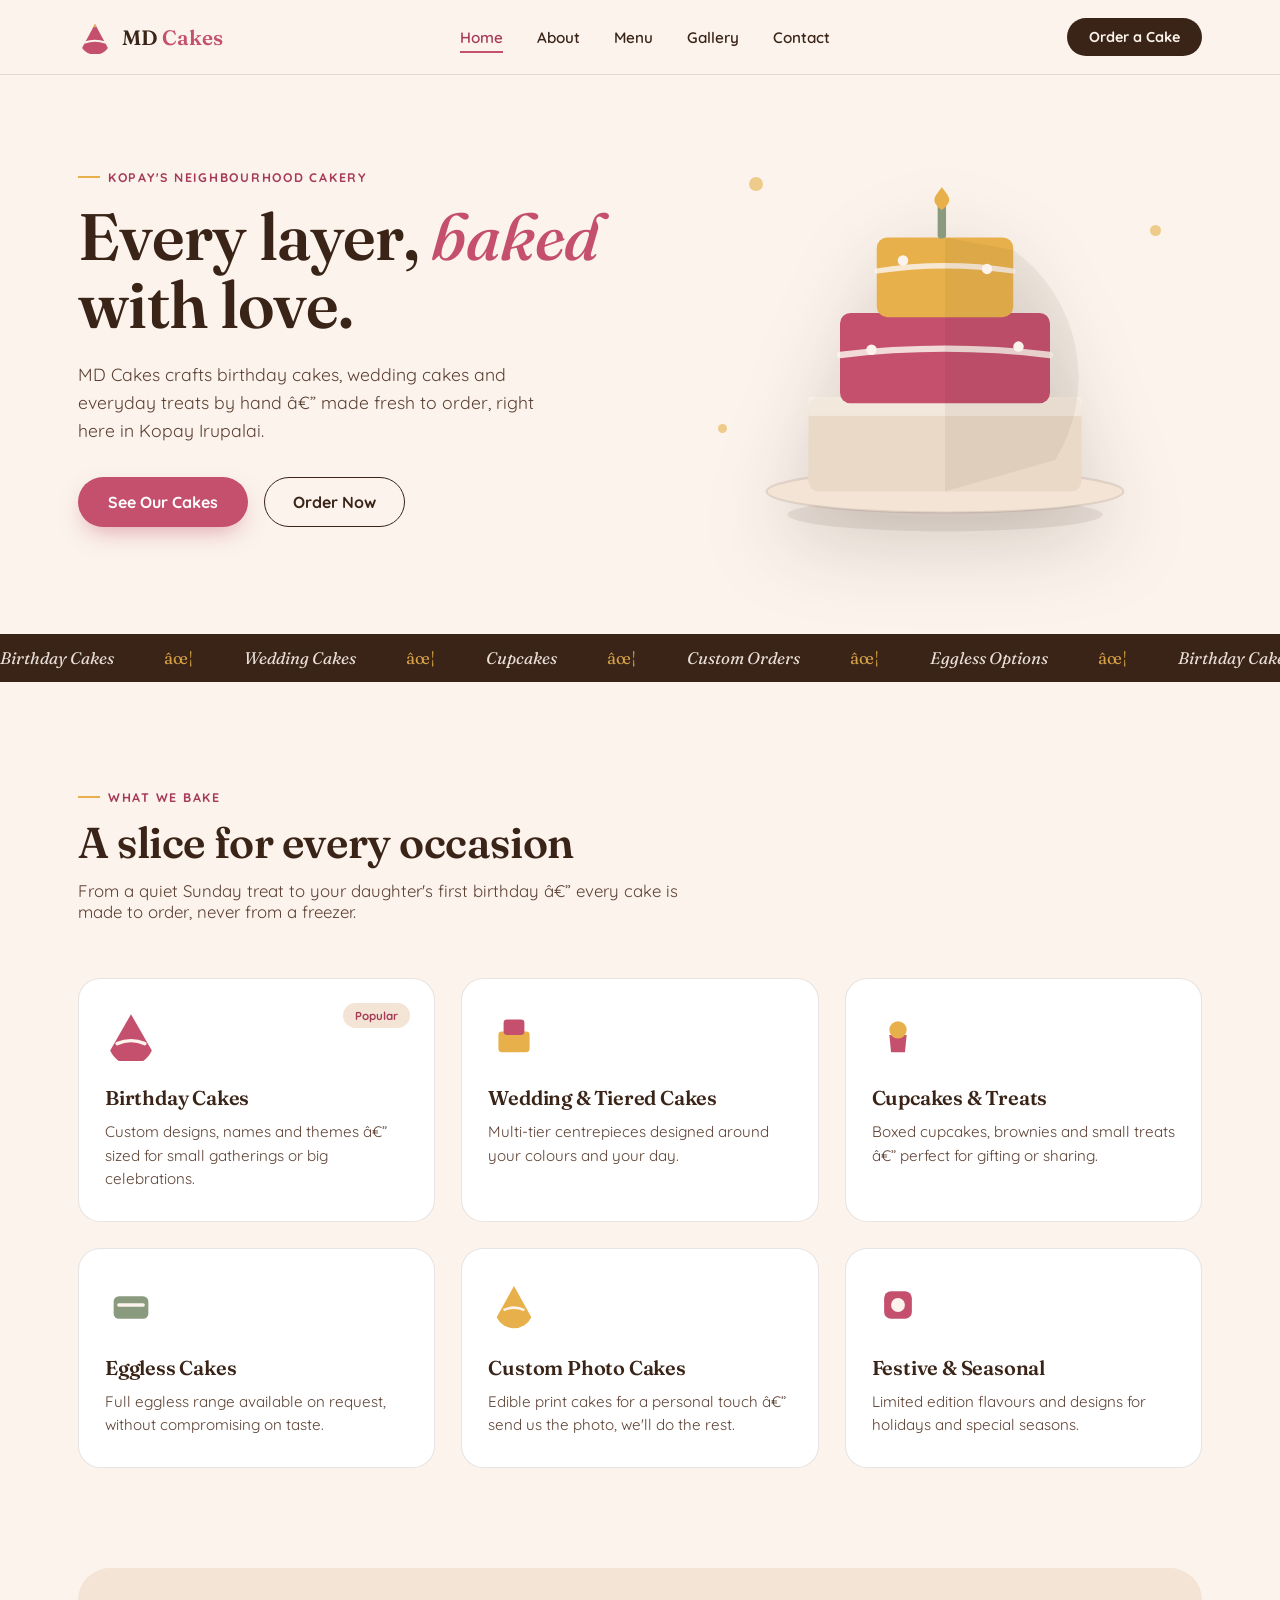
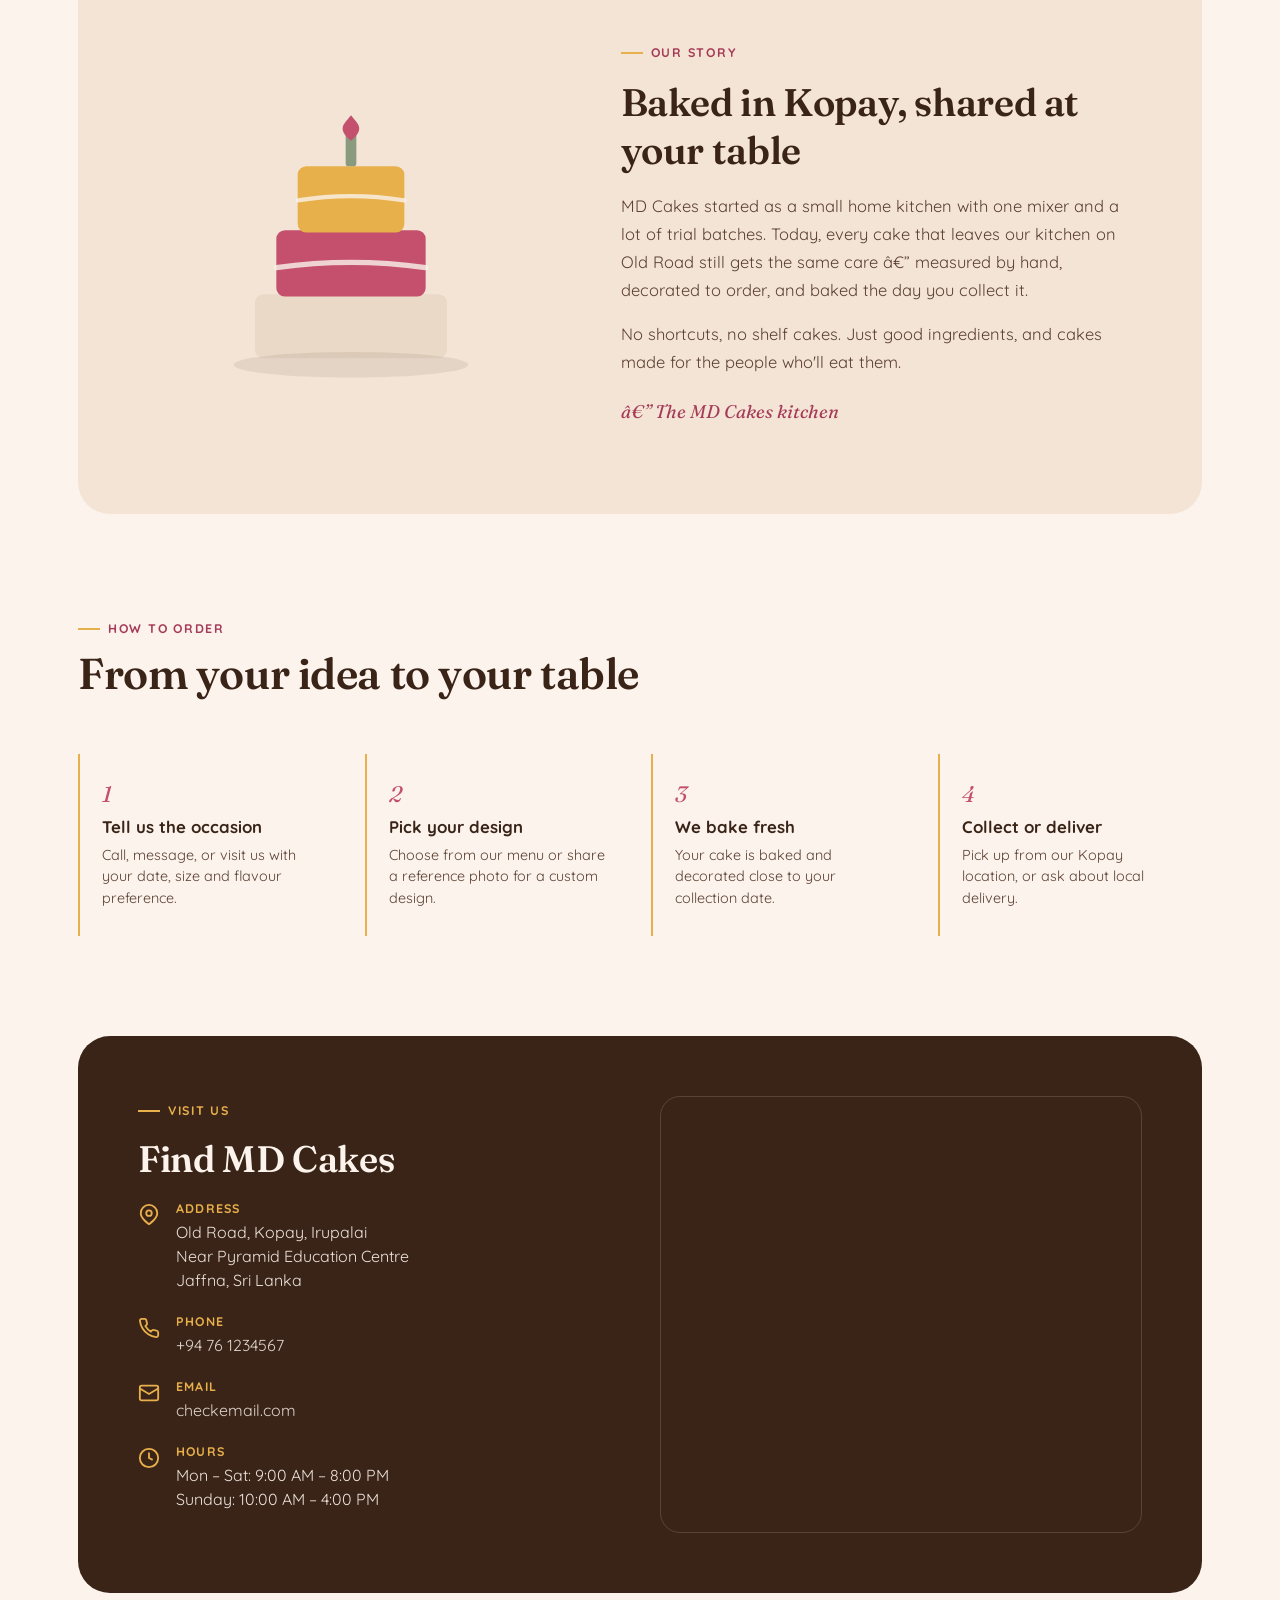
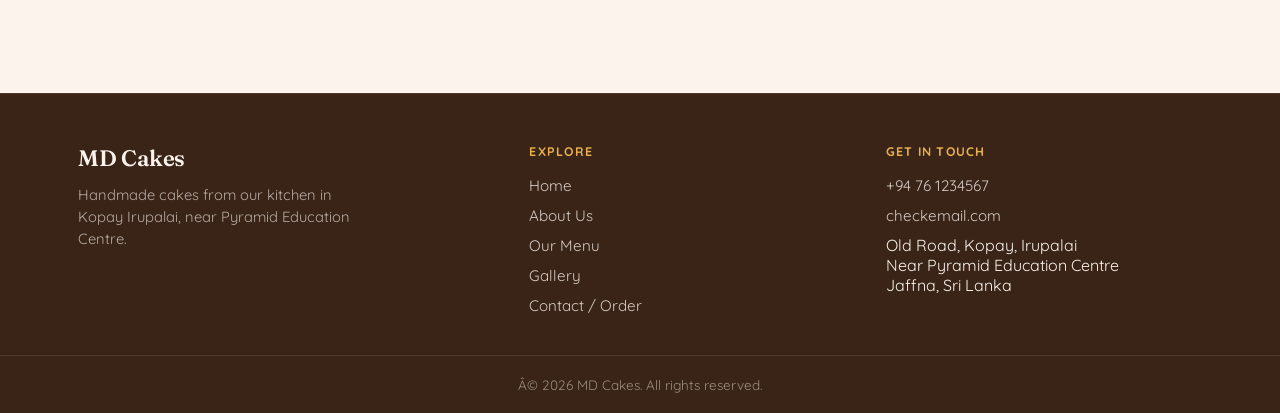
==== index.html @ 301ffd8a "Merge branch 'main' of https://github.com/zero-creation2008/MD-cake-haven" ====
<!DOCTYPE html>
<html lang="en">
<head>
<meta charset="UTF-8">
<meta name="viewport" content="width=device-width, initial-scale=1.0">
<title>MD Cakes â€” Handmade Cakes, Kopay</title>
<link rel="preconnect" href="https://fonts.googleapis.com">
<link href="https://fonts.googleapis.com/css2?family=Fraunces:ital,opsz,wght@0,9..144,300;0,9..144,500;0,9..144,600;0,9..144,700;1,9..144,500&family=Quicksand:wght@400;500;600;700&display=swap" rel="stylesheet">
<link rel="stylesheet" href="style.css">
<script src="data-loader.js"></script>
</head>
<body class="locked">

<!-- ================= ENTRANCE ANIMATION ================= -->
<div id="curtain">
  <div class="half left"></div>
  <div class="half right"></div>
  <div id="curtain-logo">
    <svg class="slice" viewBox="0 0 100 100" fill="none">
      <path d="M50 12 L88 82 A46 46 0 0 1 12 82 Z" fill="#E8B04B"/>
      <path d="M50 12 L88 82 A46 46 0 0 1 12 82 Z" fill="none" stroke="#FBF3EC" stroke-width="2"/>
      <path d="M20 66 Q50 56 80 66" stroke="#C4506D" stroke-width="6" fill="none" stroke-linecap="round"/>
      <path d="M17 74 Q50 63 83 74" stroke="#FBF3EC" stroke-width="4" fill="none" stroke-linecap="round" opacity="0.7"/>
      <circle cx="50" cy="18" r="4" fill="#C4506D"/>
    </svg>
    <div class="display" style="font-size:1.4rem;">MD Cakes</div>
    <p>Baked fresh in Kopay</p>
  </div>
</div>

<!-- ================= HEADER / NAV ================= -->
<header>
  <nav>
    <a href="#top" class="brand">
      <svg class="brand-mark" viewBox="0 0 100 100" fill="none">
        <path d="M50 12 L88 82 A46 46 0 0 1 12 82 Z" fill="#C4506D"/>
        <path d="M20 66 Q50 56 80 66" stroke="#FBF3EC" stroke-width="6" fill="none" stroke-linecap="round"/>
        <circle cx="50" cy="18" r="4" fill="#E8B04B"/>
      </svg>
      <span class="brand-name">MD <span>Cakes</span></span>
    </a>
    <div class="navlinks">
      <a href="index.html" class="active">Home</a>
      <a href="about.html">About</a>
      <a href="menu.html">Menu</a>
      <a href="gallery.html">Gallery</a>
      <a href="contact.html">Contact</a>
    </div>
    <a href="contact.html" class="nav-cta">Order a Cake</a>
    <button class="burger" aria-label="Menu"><span></span><span></span><span></span></button>
  </nav>
</header>

<!-- ================= HERO ================= -->
<div id="top"></div>
<section class="hero">
  <div class="hero-copy">
    <div class="eyebrow">Kopay's Neighbourhood Cakery</div>
    <h1>Every layer, <em>baked</em><br>with love.</h1>
    <p class="lead">MD Cakes crafts birthday cakes, wedding cakes and everyday treats by hand â€” made fresh to order, right here in Kopay Irupalai.</p>
    <div class="hero-actions">
      <a href="menu.html" class="btn-primary">See Our Cakes</a>
      <a href="contact.html" class="btn-ghost">Order Now</a>
    </div>
  </div>
  <div class="hero-art">
    <div class="crumb-float" style="width:14px;height:14px;top:8%;left:12%;animation-delay:0s;"></div>
    <div class="crumb-float" style="width:9px;height:9px;top:70%;left:6%;animation-delay:1.2s;"></div>
    <div class="crumb-float" style="width:11px;height:11px;top:20%;right:8%;animation-delay:2s;"></div>
    <div class="cake-plate">
      <svg viewBox="0 0 400 380" fill="none">
        <ellipse cx="200" cy="352" rx="150" ry="16" fill="#3A2418" opacity="0.08"/>
        <!-- plate -->
        <ellipse cx="200" cy="330" rx="170" ry="20" fill="#F3E4D6" stroke="#3A2418" stroke-opacity="0.1" stroke-width="2"/>
        <!-- bottom tier -->
        <rect x="70" y="240" width="260" height="90" rx="10" fill="#EAD9C6"/>
        <rect x="70" y="240" width="260" height="18" fill="#FBF3EC" opacity="0.6"/>
        <!-- middle tier -->
        <rect x="100" y="160" width="200" height="86" rx="10" fill="#C4506D"/>
        <path d="M100 200 Q200 188 300 200" stroke="#FBF3EC" stroke-width="6" fill="none" stroke-linecap="round" opacity="0.85"/>
        <!-- top tier -->
        <rect x="135" y="88" width="130" height="76" rx="10" fill="#E8B04B"/>
        <path d="M135 120 Q200 110 265 120" stroke="#FBF3EC" stroke-width="5" fill="none" stroke-linecap="round" opacity="0.85"/>
        <!-- cut wedge shadow to suggest "cut out" slice -->
        <path d="M200 88 L200 330 L305 300 A150 150 0 0 0 265 100 Z" fill="#3A2418" opacity="0.06"/>
        <!-- candle -->
        <rect x="193" y="55" width="8" height="34" rx="3" fill="#8A9A7E"/>
        <path d="M197 40 C202 48 210 52 197 62 C184 52 192 48 197 40Z" fill="#E8B04B"/>
        <!-- decorative dots -->
        <circle cx="160" cy="110" r="5" fill="#FBF3EC"/>
        <circle cx="240" cy="118" r="5" fill="#FBF3EC"/>
        <circle cx="130" cy="195" r="5" fill="#FBF3EC"/>
        <circle cx="270" cy="192" r="5" fill="#FBF3EC"/>
      </svg>
    </div>
  </div>
</section>

<!-- ================= MARQUEE ================= -->
<div class="strip">
  <div class="strip-track">
    <span>Birthday Cakes</span><span>Wedding Cakes</span><span>Cupcakes</span><span>Custom Orders</span><span>Eggless Options</span>
    <span>Birthday Cakes</span><span>Wedding Cakes</span><span>Cupcakes</span><span>Custom Orders</span><span>Eggless Options</span>
  </div>
</div>

<!-- ================= SPECIALTIES ================= -->
<section class="section">
  <div class="section-head">
    <div class="eyebrow">What We Bake</div>
    <h2>A slice for every occasion</h2>
    <p>From a quiet Sunday treat to your daughter's first birthday â€” every cake is made to order, never from a freezer.</p>
  </div>
  <div class="cake-grid">
    <div class="cake-card">
      <span class="tag">Popular</span>
      <svg class="icon" viewBox="0 0 60 60"><path d="M30 6 L54 48 A26 26 0 0 1 6 48 Z" fill="#C4506D"/><path d="M14 40 Q30 33 46 40" stroke="#FBF3EC" stroke-width="4" fill="none" stroke-linecap="round"/></svg>
      <h3>Birthday Cakes</h3>
      <p>Custom designs, names and themes â€” sized for small gatherings or big celebrations.</p>
    </div>
    <div class="cake-card">
      <svg class="icon" viewBox="0 0 60 60"><rect x="12" y="26" width="36" height="24" rx="4" fill="#E8B04B"/><rect x="18" y="12" width="24" height="18" rx="4" fill="#C4506D"/></svg>
      <h3>Wedding &amp; Tiered Cakes</h3>
      <p>Multi-tier centrepieces designed around your colours and your day.</p>
    </div>
    <div class="cake-card">
      <svg class="icon" viewBox="0 0 60 60"><path d="M20 30 L40 30 L38 50 L22 50 Z" fill="#C4506D"/><circle cx="30" cy="24" r="10" fill="#E8B04B"/></svg>
      <h3>Cupcakes &amp; Treats</h3>
      <p>Boxed cupcakes, brownies and small treats â€” perfect for gifting or sharing.</p>
    </div>
    <div class="cake-card">
      <svg class="icon" viewBox="0 0 60 60"><rect x="10" y="20" width="40" height="26" rx="6" fill="#8A9A7E"/><path d="M16 30 L44 30" stroke="#FBF3EC" stroke-width="4" stroke-linecap="round"/></svg>
      <h3>Eggless Cakes</h3>
      <p>Full eggless range available on request, without compromising on taste.</p>
    </div>
    <div class="cake-card">
      <svg class="icon" viewBox="0 0 60 60"><path d="M30 8 L50 44 A22 22 0 0 1 10 44 Z" fill="#E8B04B"/><path d="M18 36 Q30 30 42 36" stroke="#FBF3EC" stroke-width="3" fill="none"/></svg>
      <h3>Custom Photo Cakes</h3>
      <p>Edible print cakes for a personal touch â€” send us the photo, we'll do the rest.</p>
    </div>
    <div class="cake-card">
      <svg class="icon" viewBox="0 0 60 60"><rect x="14" y="14" width="32" height="32" rx="8" fill="#C4506D"/><circle cx="30" cy="30" r="8" fill="#FBF3EC"/></svg>
      <h3>Festive &amp; Seasonal</h3>
      <p>Limited edition flavours and designs for holidays and special seasons.</p>
    </div>
  </div>
</section>

<!-- ================= STORY ================= -->
<section class="section" style="padding-top:0;">
  <div class="story">
    <div class="story-visual">
      <svg class="layer-cake" viewBox="0 0 300 300" fill="none">
        <rect x="60" y="200" width="180" height="60" rx="8" fill="#EAD9C6"/>
        <rect x="80" y="140" width="140" height="62" rx="8" fill="#C4506D"/>
        <rect x="100" y="80" width="100" height="62" rx="8" fill="#E8B04B"/>
        <path d="M80 175 Q150 165 220 175" stroke="#FBF3EC" stroke-width="5" fill="none" stroke-linecap="round" opacity="0.8"/>
        <path d="M100 112 Q150 104 200 112" stroke="#FBF3EC" stroke-width="4" fill="none" stroke-linecap="round" opacity="0.8"/>
        <rect x="145" y="48" width="10" height="32" rx="3" fill="#8A9A7E"/>
        <path d="M150 32 C156 40 164 44 150 56 C136 44 144 40 150 32Z" fill="#C4506D"/>
        <ellipse cx="150" cy="266" rx="110" ry="12" fill="#3A2418" opacity="0.08"/>
      </svg>
    </div>
    <div class="story-body">
      <div class="eyebrow">Our Story</div>
      <h2>Baked in Kopay, shared at your table</h2>
      <p>MD Cakes started as a small home kitchen with one mixer and a lot of trial batches. Today, every cake that leaves our kitchen on Old Road still gets the same care â€” measured by hand, decorated to order, and baked the day you collect it.</p>
      <p>No shortcuts, no shelf cakes. Just good ingredients, and cakes made for the people who'll eat them.</p>
      <p class="signature-line">â€” The MD Cakes kitchen</p>
    </div>
  </div>
</section>

<!-- ================= HOW TO ORDER ================= -->
<section class="section" style="padding-top:0;">
  <div class="section-head">
    <div class="eyebrow">How To Order</div>
    <h2>From your idea to your table</h2>
  </div>
  <div class="steps">
    <div class="step">
      <span class="num">1</span>
      <h4>Tell us the occasion</h4>
      <p>Call, message, or visit us with your date, size and flavour preference.</p>
    </div>
    <div class="step">
      <span class="num">2</span>
      <h4>Pick your design</h4>
      <p>Choose from our menu or share a reference photo for a custom design.</p>
    </div>
    <div class="step">
      <span class="num">3</span>
      <h4>We bake fresh</h4>
      <p>Your cake is baked and decorated close to your collection date.</p>
    </div>
    <div class="step">
      <span class="num">4</span>
      <h4>Collect or deliver</h4>
      <p>Pick up from our Kopay location, or ask about local delivery.</p>
    </div>
  </div>
</section>

<!-- ================= LOCATION / CONTACT ================= -->
<section class="section" style="padding-top:0;">
  <div class="location">
    <div>
      <div class="eyebrow" style="color:#E8B04B;">Visit Us</div>
      <h2>Find MD Cakes</h2>
      <div class="info-row">
        <svg class="ic" viewBox="0 0 24 24" fill="none" stroke="currentColor" stroke-width="2"><path d="M21 10c0 6-9 12-9 12s-9-6-9-12a9 9 0 0 1 18 0Z"/><circle cx="12" cy="10" r="3"/></svg>
        <div>
          <h4>Address</h4>
          <p data-field="address">Loading...</p>
        </div>
      </div>
      <div class="info-row">
        <svg class="ic" viewBox="0 0 24 24" fill="none" stroke="currentColor" stroke-width="2"><path d="M22 16.92v3a2 2 0 0 1-2.18 2 19.79 19.79 0 0 1-8.63-3.07 19.5 19.5 0 0 1-6-6 19.79 19.79 0 0 1-3.07-8.67A2 2 0 0 1 4.11 2h3a2 2 0 0 1 2 1.72c.13.96.36 1.9.68 2.81a2 2 0 0 1-.45 2.11L8.09 9.91a16 16 0 0 0 6 6l1.27-1.27a2 2 0 0 1 2.11-.45c.91.32 1.85.55 2.81.68A2 2 0 0 1 22 16.92Z"/></svg>
        <div>
          <h4>Phone</h4>
          <p><a href="#" data-field="phoneHref"><span data-field="phone">Loading...</span></a></p>
        </div>
      </div>
      <div class="info-row">
        <svg class="ic" viewBox="0 0 24 24" fill="none" stroke="currentColor" stroke-width="2"><rect x="2" y="4" width="20" height="16" rx="2"/><path d="m22 7-10 6L2 7"/></svg>
        <div>
          <h4>Email</h4>
          <p><a href="#" data-field="emailHref"><span data-field="email">Loading...</span></a></p>
        </div>
      </div>
      <div class="info-row">
        <svg class="ic" viewBox="0 0 24 24" fill="none" stroke="currentColor" stroke-width="2"><circle cx="12" cy="12" r="10"/><path d="M12 6v6l4 2"/></svg>
        <div>
          <h4>Hours</h4>
          <p data-field="hours">Loading...</p>
        </div>
      </div>
    </div>
    <div class="map-embed">
      <!-- EDIT MAP: replace the query in the src URL below with your exact location if needed -->
      <iframe src="https://www.google.com/maps?q=Kopay+Jaffna+Sri+Lanka&output=embed" loading="lazy" title="MD Cakes location map"></iframe>
    </div>
  </div>
</section>

<!-- ================= FOOTER ================= -->
<footer>
  <div class="footer-inner">
    <div>
      <span class="brand-name display" style="font-size:1.4rem;">MD Cakes</span>
      <p class="tag">Handmade cakes from our kitchen in Kopay Irupalai, near Pyramid Education Centre.</p>
    </div>
    <div>
      <h5>Explore</h5>
      <ul>
        <li><a href="index.html">Home</a></li>
        <li><a href="about.html">About Us</a></li>
        <li><a href="menu.html">Our Menu</a></li>
        <li><a href="gallery.html">Gallery</a></li>
        <li><a href="contact.html">Contact / Order</a></li>
      </ul>
    </div>
    <div>
      <h5>Get In Touch</h5>
      <ul>
        <li><a href="#" data-field="phoneFooter">Loading...</a></li>
        <li><a href="#" data-field="emailFooter">Loading...</a></li>
        <li data-field="addressFooter">Loading...</li>
      </ul>
    </div>
  </div>
  <div class="footer-bottom">Â© 2026 MD Cakes. All rights reserved.</div>
</footer>

<script>
  // Play entrance animation once per session
  window.addEventListener('load', () => {
    const curtain = document.getElementById('curtain');
    document.body.classList.add('curtain-open');
    setTimeout(() => {
      document.body.classList.remove('locked');
      curtain.style.display = 'none';
    }, 1900);
  });

</script>
<script src="main.js"></script>
<script>
  loadSiteData().then(data => applyContactToPage(data.contact));
</script>

</body>
</html>
---- style.css ----
:root{
    --cream:#FBF3EC;
    --cream-deep:#F3E4D6;
    --choc:#3A2418;
    --choc-soft:#5C4033;
    --raspberry:#C4506D;
    --raspberry-deep:#A63B57;
    --gold:#E8B04B;
    --sage:#8A9A7E;
    --line: rgba(58,36,24,0.12);
  }
  *{box-sizing:border-box; margin:0; padding:0;}
  html{scroll-behavior:smooth;}
  body{
    font-family:'Quicksand', sans-serif;
    background:var(--cream);
    color:var(--choc);
    overflow-x:hidden;
  }
  h1,h2,h3,.display{
    font-family:'Fraunces', serif;
    font-weight:600;
    letter-spacing:-0.01em;
  }
  a{text-decoration:none; color:inherit;}

  /* ---------- ENTRANCE ANIMATION ---------- */
  #curtain{
    position:fixed; inset:0; z-index:999;
    display:flex; align-items:center; justify-content:center;
    background:var(--cream);
  }
  #curtain .half{
    position:absolute; top:0; height:100%; width:52%;
    background:var(--raspberry);
    display:flex; align-items:center;
  }
  #curtain .half.left{ left:0; justify-content:flex-end; clip-path: polygon(0 0, 100% 0, 82% 100%, 0% 100%); transform-origin:left;}
  #curtain .half.right{ right:0; justify-content:flex-start; background:var(--choc); clip-path: polygon(18% 0, 100% 0, 100% 100%, 0% 100%); transform-origin:right;}
  #curtain .crumbs{position:absolute; inset:0; pointer-events:none;}
  #curtain .crumb{
    position:absolute; width:6px; height:6px; border-radius:50%;
    background:var(--gold); opacity:0;
  }
  #curtain-logo{
    position:relative; z-index:2; text-align:center; color:var(--cream);
    opacity:0; animation: logoIn .7s ease .25s forwards;
  }
  #curtain-logo .slice{
    width:64px; height:64px; margin:0 auto 14px;
    animation: sliceWobble 1.8s ease-in-out infinite;
  }
  #curtain-logo p{
    font-family:'Quicksand'; letter-spacing:.35em; font-size:.7rem;
    text-transform:uppercase; margin-top:10px; opacity:.85;
  }
  @keyframes logoIn{ to{opacity:1;} }
  @keyframes sliceWobble{ 0%,100%{transform:rotate(-3deg);} 50%{transform:rotate(3deg);} }

  .curtain-open .half.left{ animation: openLeft .9s cubic-bezier(.76,0,.24,1) .9s forwards; }
  .curtain-open .half.right{ animation: openRight .9s cubic-bezier(.76,0,.24,1) .9s forwards; }
  .curtain-open #curtain-logo{ animation: logoOut .4s ease .9s forwards; }
  .curtain-open #curtain{ animation: hideCurtain 0s linear 1.85s forwards; }
  @keyframes openLeft{ to{ transform:translateX(-105%); } }
  @keyframes openRight{ to{ transform:translateX(105%); } }
  @keyframes logoOut{ to{opacity:0; transform:scale(.8);} }
  @keyframes hideCurtain{ to{ visibility:hidden; } }

  body.locked{ overflow:hidden; height:100vh; }

  /* ---------- NAV ---------- */
  header{
    position:sticky; top:0; z-index:100;
    background:rgba(251,243,236,0.88);
    backdrop-filter: blur(10px);
    border-bottom:1px solid var(--line);
  }
  nav{
    max-width:1180px; margin:0 auto; padding:18px 28px;
    display:flex; align-items:center; justify-content:space-between;
  }
  .brand{ display:flex; align-items:center; gap:10px; }
  .brand-mark{ width:34px; height:34px; flex-shrink:0; }
  .brand-name{ font-family:'Fraunces'; font-size:1.3rem; font-weight:600; }
  .brand-name span{ color:var(--raspberry); }
  .navlinks{ display:flex; gap:34px; font-weight:600; font-size:.95rem; }
  .navlinks a{ position:relative; padding:4px 0; transition:color .2s; }
  .navlinks a::after{
    content:''; position:absolute; left:0; bottom:-2px; height:2px; width:0;
    background:var(--raspberry); transition:width .25s ease;
  }
  .navlinks a:hover{ color:var(--raspberry-deep); }
  .navlinks a:hover::after{ width:100%; }
  .nav-cta{
    background:var(--choc); color:var(--cream); padding:10px 22px;
    border-radius:100px; font-weight:700; font-size:.9rem;
    transition:background .2s, transform .2s;
  }
  .nav-cta:hover{ background:var(--raspberry); transform:translateY(-2px); }
  .burger{ display:none; flex-direction:column; gap:5px; cursor:pointer; background:none; border:none; }
  .burger span{ width:26px; height:2.5px; background:var(--choc); border-radius:2px; }

  /* ---------- HERO ---------- */
  .hero{
    max-width:1180px; margin:0 auto; padding:70px 28px 40px;
    display:grid; grid-template-columns:1.05fr .95fr; gap:40px; align-items:center;
  }
  .eyebrow{
    display:inline-flex; align-items:center; gap:8px;
    font-size:.78rem; font-weight:700; letter-spacing:.14em; text-transform:uppercase;
    color:var(--raspberry-deep); margin-bottom:18px;
  }
  .eyebrow::before{ content:''; width:22px; height:2px; background:var(--gold); display:inline-block; }
  .hero h1{
    font-size:clamp(2.5rem, 5.2vw, 4.1rem); line-height:1.03; margin-bottom:22px;
  }
  .hero h1 em{ font-style:italic; color:var(--raspberry); font-weight:500; }
  .hero p.lead{
    font-size:1.1rem; line-height:1.6; color:var(--choc-soft); max-width:46ch; margin-bottom:32px;
  }
  .hero-actions{ display:flex; gap:16px; flex-wrap:wrap; }
  .btn-primary{
    background:var(--raspberry); color:#fff; padding:15px 30px; border-radius:100px;
    font-weight:700; display:inline-block; transition:transform .2s, box-shadow .2s;
    box-shadow:0 10px 24px -8px rgba(196,80,109,0.55);
  }
  .btn-primary:hover{ transform:translateY(-3px); box-shadow:0 14px 30px -8px rgba(196,80,109,0.6); }
  .btn-ghost{
    border:1.5px solid var(--choc); padding:14px 28px; border-radius:100px; font-weight:700;
    transition:background .2s, color .2s;
  }
  .btn-ghost:hover{ background:var(--choc); color:var(--cream); }

  /* hero cake cutout */
  .hero-art{ position:relative; display:flex; align-items:center; justify-content:center; }
  .cake-plate{ width:100%; max-width:420px; position:relative; }
  .cake-plate svg{ width:100%; height:auto; display:block; filter:drop-shadow(0 30px 40px rgba(58,36,24,0.18)); }
  .crumb-float{
    position:absolute; border-radius:50%; background:var(--gold); opacity:.6;
    animation: floaty 5s ease-in-out infinite;
  }
  @keyframes floaty{ 0%,100%{ transform:translateY(0);} 50%{ transform:translateY(-14px);} }

  /* ---------- MARQUEE STRIP ---------- */
  .strip{
    background:var(--choc); color:var(--cream); padding:14px 0; overflow:hidden;
    white-space:nowrap; margin-top:50px;
  }
  .strip-track{ display:inline-flex; gap:50px; animation:scroll 22s linear infinite; }
  .strip-track span{ font-family:'Fraunces'; font-style:italic; font-size:1.05rem; opacity:.9; }
  .strip-track span::after{ content:'âœ¦'; margin-left:50px; color:var(--gold); font-style:normal; }
  @keyframes scroll{ from{transform:translateX(0);} to{transform:translateX(-50%);} }

  /* ---------- SPECIALTIES ---------- */
  .section{ max-width:1180px; margin:0 auto; padding:100px 28px; }
  .section-head{ max-width:600px; margin-bottom:56px; }
  .section-head .eyebrow{ margin-bottom:14px; }
  .section-head h2{ font-size:clamp(1.9rem, 3.6vw, 2.7rem); line-height:1.1; }
  .section-head p{ color:var(--choc-soft); margin-top:14px; font-size:1.05rem; }

  .cake-grid{ display:grid; grid-template-columns:repeat(3,1fr); gap:26px; }
  .cake-card{
    background:#fff; border-radius:22px; padding:30px 26px; border:1px solid var(--line);
    transition:transform .3s, box-shadow .3s; position:relative; overflow:hidden;
  }
  .cake-card:hover{ transform:translateY(-8px); box-shadow:0 20px 40px -18px rgba(58,36,24,0.25); }
  .cake-card .icon{ width:52px; height:52px; margin-bottom:20px; }
  .cake-card h3{ font-size:1.25rem; margin-bottom:10px; }
  .cake-card p{ color:var(--choc-soft); font-size:.95rem; line-height:1.55; }
  .cake-card .tag{
    position:absolute; top:24px; right:24px; font-size:.72rem; font-weight:700;
    background:var(--cream-deep); color:var(--raspberry-deep); padding:5px 12px; border-radius:100px;
  }

  /* ---------- STORY / SIGNATURE SPLIT ---------- */
  .story{
    background:var(--cream-deep); border-radius:32px; padding:70px 60px;
    display:grid; grid-template-columns:.9fr 1.1fr; gap:56px; align-items:center;
  }
  .story-visual{ position:relative; }
  .layer-cake{ width:100%; max-width:320px; margin:0 auto; display:block; }
  .story h2{ font-size:clamp(1.8rem,3.2vw,2.4rem); margin-bottom:18px; }
  .story p{ color:var(--choc-soft); line-height:1.7; margin-bottom:16px; font-size:1.03rem; }
  .story .signature-line{
    font-family:'Fraunces'; font-style:italic; color:var(--raspberry-deep); font-size:1.15rem; margin-top:20px;
  }

  /* ---------- HOW IT WORKS (order steps) ---------- */
  .steps{ display:grid; grid-template-columns:repeat(4,1fr); gap:22px; margin-top:20px;}
  .step{ padding:26px 22px; border-left:2px solid var(--gold); }
  .step .num{ font-family:'Fraunces'; font-style:italic; color:var(--raspberry); font-size:1.4rem; display:block; margin-bottom:8px;}
  .step h4{ font-size:1.05rem; margin-bottom:8px; font-weight:700; }
  .step p{ font-size:.9rem; color:var(--choc-soft); line-height:1.5; }

  /* ---------- LOCATION / CONTACT ---------- */
  .location{
    display:grid; grid-template-columns:1fr 1fr; gap:40px;
    background:var(--choc); color:var(--cream); border-radius:32px; padding:60px;
  }
  .location h2{ color:var(--cream); font-size:clamp(1.8rem,3vw,2.3rem); margin-bottom:20px; }
  .info-row{ display:flex; gap:16px; margin-bottom:22px; align-items:flex-start; }
  .info-row .ic{ width:22px; height:22px; flex-shrink:0; margin-top:3px; color:var(--gold); }
  .info-row h4{ font-size:.78rem; text-transform:uppercase; letter-spacing:.1em; color:var(--gold); margin-bottom:4px; font-weight:700;}
  .info-row p, .info-row a{ font-size:1rem; color:var(--cream); opacity:.92; line-height:1.5; }
  .map-embed{ border-radius:20px; overflow:hidden; min-height:280px; border:1px solid rgba(251,243,236,0.15); }
  .map-embed iframe{ width:100%; height:100%; min-height:280px; border:0; filter:grayscale(.2) contrast(1.05); }

  /* ---------- FOOTER ---------- */
  footer{ background:var(--choc); color:var(--cream); border-top:1px solid rgba(251,243,236,0.1); }
  .footer-inner{
    max-width:1180px; margin:0 auto; padding:50px 28px 30px;
    display:grid; grid-template-columns:1.3fr 1fr 1fr; gap:40px;
  }
  footer .brand-name{ color:var(--cream); }
  footer p.tag{ color:rgba(251,243,236,0.65); margin-top:12px; font-size:.92rem; max-width:32ch; line-height:1.5;}
  footer h5{ font-size:.78rem; text-transform:uppercase; letter-spacing:.1em; color:var(--gold); margin-bottom:16px; font-weight:700;}
  footer ul{ list-style:none; }
  footer li{ margin-bottom:10px; }
  footer a{ color:rgba(251,243,236,0.8); font-size:.95rem; transition:color .2s; }
  footer a:hover{ color:var(--gold); }
  .footer-bottom{
    border-top:1px solid rgba(251,243,236,0.1); padding:20px 28px; text-align:center;
    font-size:.85rem; color:rgba(251,243,236,0.5);
  }

  /* ---------- RESPONSIVE ---------- */
  @media (max-width:900px){
    .navlinks{ display:none; }
    .burger{ display:flex; }
    .hero{ grid-template-columns:1fr; padding-top:40px; }
    .hero-art{ order:-1; }
    .cake-grid{ grid-template-columns:1fr; }
    .story{ grid-template-columns:1fr; padding:44px 28px; }
    .steps{ grid-template-columns:1fr 1fr; }
    .location{ grid-template-columns:1fr; padding:40px 28px; }
    .footer-inner{ grid-template-columns:1fr; }
  }
  @media (prefers-reduced-motion: reduce){
    *{ animation-duration:0.01ms !important; animation-iteration-count:1 !important; transition-duration:0.01ms !important; }
  }
  :focus-visible{ outline:3px solid var(--raspberry); outline-offset:3px; }

  /* ---------- SUBPAGE HERO ---------- */
  .page-hero{
    max-width:800px; margin:0 auto; padding:64px 28px 20px; text-align:left;
  }
  .page-hero h1{ font-size:clamp(2.2rem,4.5vw,3.2rem); margin-bottom:16px; }
  .page-hero .lead{ font-size:1.05rem; color:var(--choc-soft); line-height:1.6; max-width:56ch; }
  .navlinks a.active{ color:var(--raspberry-deep); }
  .navlinks a.active::after{ width:100%; }
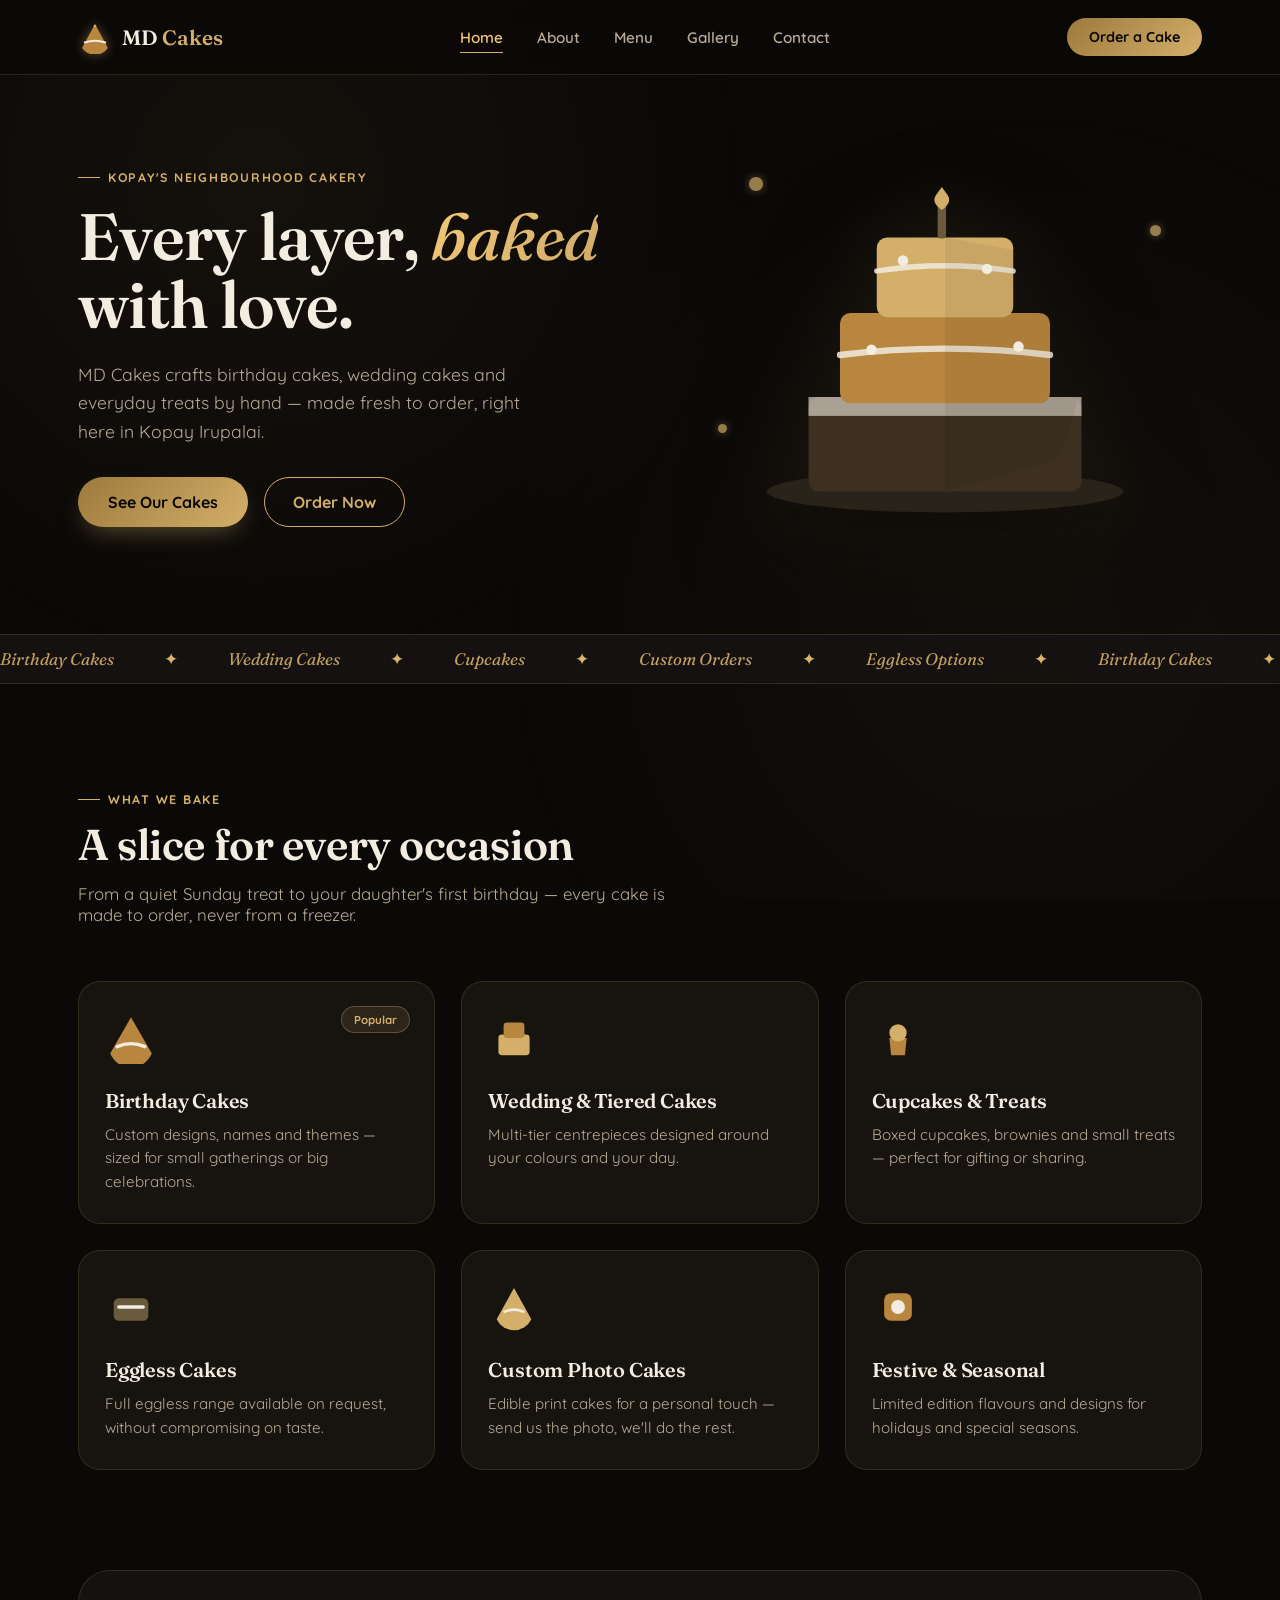
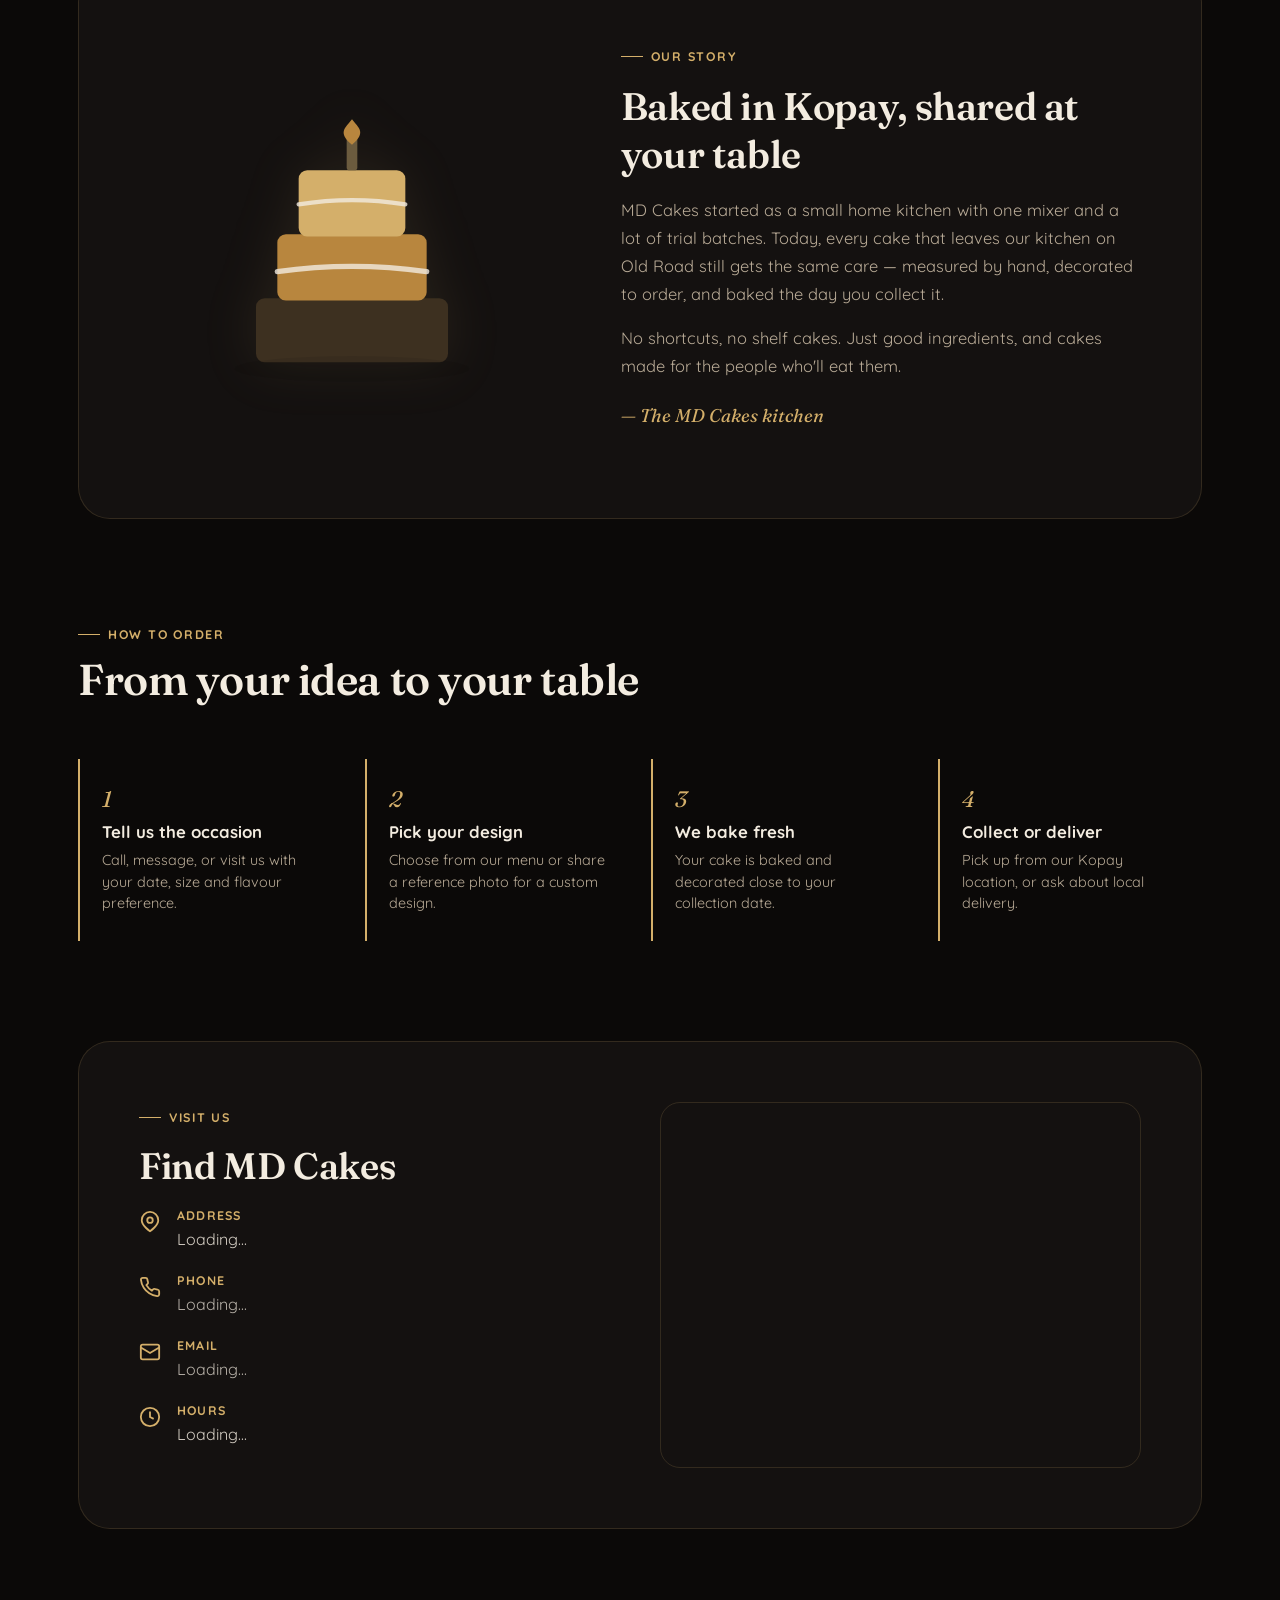
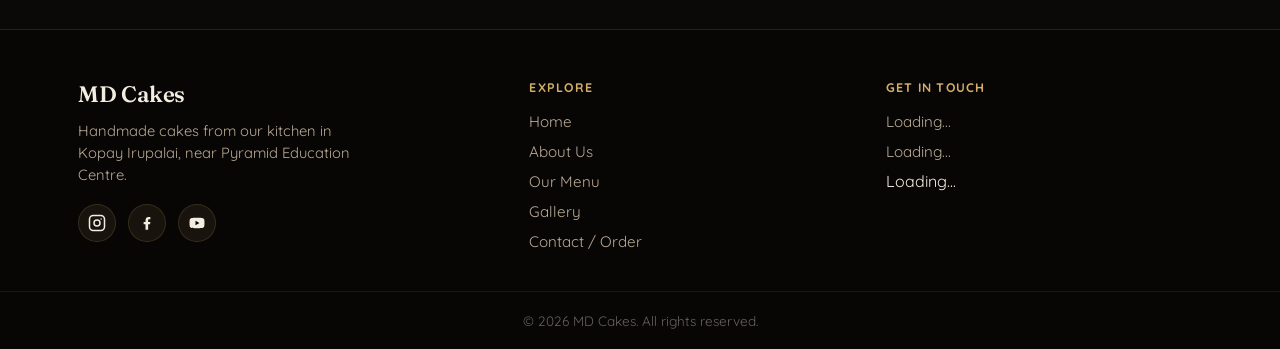
==== commit b2a906f7: "Update website" ====
--- a/index.html
+++ b/index.html
@@ -3,7 +3,7 @@
 <head>
 <meta charset="UTF-8">
 <meta name="viewport" content="width=device-width, initial-scale=1.0">
-<title>MD Cakes â€” Handmade Cakes, Kopay</title>
+<title>MD Cakes — Handmade Cakes, Kopay</title>
 <link rel="preconnect" href="https://fonts.googleapis.com">
 <link href="https://fonts.googleapis.com/css2?family=Fraunces:ital,opsz,wght@0,9..144,300;0,9..144,500;0,9..144,600;0,9..144,700;1,9..144,500&family=Quicksand:wght@400;500;600;700&display=swap" rel="stylesheet">
 <link rel="stylesheet" href="style.css">
@@ -17,11 +17,11 @@
   <div class="half right"></div>
   <div id="curtain-logo">
     <svg class="slice" viewBox="0 0 100 100" fill="none">
-      <path d="M50 12 L88 82 A46 46 0 0 1 12 82 Z" fill="#E8B04B"/>
-      <path d="M50 12 L88 82 A46 46 0 0 1 12 82 Z" fill="none" stroke="#FBF3EC" stroke-width="2"/>
-      <path d="M20 66 Q50 56 80 66" stroke="#C4506D" stroke-width="6" fill="none" stroke-linecap="round"/>
-      <path d="M17 74 Q50 63 83 74" stroke="#FBF3EC" stroke-width="4" fill="none" stroke-linecap="round" opacity="0.7"/>
-      <circle cx="50" cy="18" r="4" fill="#C4506D"/>
+      <path d="M50 12 L88 82 A46 46 0 0 1 12 82 Z" fill="#D4AF6A"/>
+      <path d="M50 12 L88 82 A46 46 0 0 1 12 82 Z" fill="none" stroke="#F3ECE0" stroke-width="2"/>
+      <path d="M20 66 Q50 56 80 66" stroke="#B8863E" stroke-width="6" fill="none" stroke-linecap="round"/>
+      <path d="M17 74 Q50 63 83 74" stroke="#F3ECE0" stroke-width="4" fill="none" stroke-linecap="round" opacity="0.7"/>
+      <circle cx="50" cy="18" r="4" fill="#B8863E"/>
     </svg>
     <div class="display" style="font-size:1.4rem;">MD Cakes</div>
     <p>Baked fresh in Kopay</p>
@@ -33,9 +33,9 @@
   <nav>
     <a href="#top" class="brand">
       <svg class="brand-mark" viewBox="0 0 100 100" fill="none">
-        <path d="M50 12 L88 82 A46 46 0 0 1 12 82 Z" fill="#C4506D"/>
-        <path d="M20 66 Q50 56 80 66" stroke="#FBF3EC" stroke-width="6" fill="none" stroke-linecap="round"/>
-        <circle cx="50" cy="18" r="4" fill="#E8B04B"/>
+        <path d="M50 12 L88 82 A46 46 0 0 1 12 82 Z" fill="#B8863E"/>
+        <path d="M20 66 Q50 56 80 66" stroke="#F3ECE0" stroke-width="6" fill="none" stroke-linecap="round"/>
+        <circle cx="50" cy="18" r="4" fill="#D4AF6A"/>
       </svg>
       <span class="brand-name">MD <span>Cakes</span></span>
     </a>
@@ -57,7 +57,7 @@
   <div class="hero-copy">
     <div class="eyebrow">Kopay's Neighbourhood Cakery</div>
     <h1>Every layer, <em>baked</em><br>with love.</h1>
-    <p class="lead">MD Cakes crafts birthday cakes, wedding cakes and everyday treats by hand â€” made fresh to order, right here in Kopay Irupalai.</p>
+    <p class="lead">MD Cakes crafts birthday cakes, wedding cakes and everyday treats by hand — made fresh to order, right here in Kopay Irupalai.</p>
     <div class="hero-actions">
       <a href="menu.html" class="btn-primary">See Our Cakes</a>
       <a href="contact.html" class="btn-ghost">Order Now</a>
@@ -69,28 +69,28 @@
     <div class="crumb-float" style="width:11px;height:11px;top:20%;right:8%;animation-delay:2s;"></div>
     <div class="cake-plate">
       <svg viewBox="0 0 400 380" fill="none">
-        <ellipse cx="200" cy="352" rx="150" ry="16" fill="#3A2418" opacity="0.08"/>
+        <ellipse cx="200" cy="352" rx="150" ry="16" fill="#000000" opacity="0.08"/>
         <!-- plate -->
-        <ellipse cx="200" cy="330" rx="170" ry="20" fill="#F3E4D6" stroke="#3A2418" stroke-opacity="0.1" stroke-width="2"/>
+        <ellipse cx="200" cy="330" rx="170" ry="20" fill="#2A231A" stroke="#000000" stroke-opacity="0.1" stroke-width="2"/>
         <!-- bottom tier -->
-        <rect x="70" y="240" width="260" height="90" rx="10" fill="#EAD9C6"/>
-        <rect x="70" y="240" width="260" height="18" fill="#FBF3EC" opacity="0.6"/>
+        <rect x="70" y="240" width="260" height="90" rx="10" fill="#3D3020"/>
+        <rect x="70" y="240" width="260" height="18" fill="#F3ECE0" opacity="0.6"/>
         <!-- middle tier -->
-        <rect x="100" y="160" width="200" height="86" rx="10" fill="#C4506D"/>
-        <path d="M100 200 Q200 188 300 200" stroke="#FBF3EC" stroke-width="6" fill="none" stroke-linecap="round" opacity="0.85"/>
+        <rect x="100" y="160" width="200" height="86" rx="10" fill="#B8863E"/>
+        <path d="M100 200 Q200 188 300 200" stroke="#F3ECE0" stroke-width="6" fill="none" stroke-linecap="round" opacity="0.85"/>
         <!-- top tier -->
-        <rect x="135" y="88" width="130" height="76" rx="10" fill="#E8B04B"/>
-        <path d="M135 120 Q200 110 265 120" stroke="#FBF3EC" stroke-width="5" fill="none" stroke-linecap="round" opacity="0.85"/>
+        <rect x="135" y="88" width="130" height="76" rx="10" fill="#D4AF6A"/>
+        <path d="M135 120 Q200 110 265 120" stroke="#F3ECE0" stroke-width="5" fill="none" stroke-linecap="round" opacity="0.85"/>
         <!-- cut wedge shadow to suggest "cut out" slice -->
-        <path d="M200 88 L200 330 L305 300 A150 150 0 0 0 265 100 Z" fill="#3A2418" opacity="0.06"/>
+        <path d="M200 88 L200 330 L305 300 A150 150 0 0 0 265 100 Z" fill="#000000" opacity="0.06"/>
         <!-- candle -->
-        <rect x="193" y="55" width="8" height="34" rx="3" fill="#8A9A7E"/>
-        <path d="M197 40 C202 48 210 52 197 62 C184 52 192 48 197 40Z" fill="#E8B04B"/>
+        <rect x="193" y="55" width="8" height="34" rx="3" fill="#6B5B3E"/>
+        <path d="M197 40 C202 48 210 52 197 62 C184 52 192 48 197 40Z" fill="#D4AF6A"/>
         <!-- decorative dots -->
-        <circle cx="160" cy="110" r="5" fill="#FBF3EC"/>
-        <circle cx="240" cy="118" r="5" fill="#FBF3EC"/>
-        <circle cx="130" cy="195" r="5" fill="#FBF3EC"/>
-        <circle cx="270" cy="192" r="5" fill="#FBF3EC"/>
+        <circle cx="160" cy="110" r="5" fill="#F3ECE0"/>
+        <circle cx="240" cy="118" r="5" fill="#F3ECE0"/>
+        <circle cx="130" cy="195" r="5" fill="#F3ECE0"/>
+        <circle cx="270" cy="192" r="5" fill="#F3ECE0"/>
       </svg>
     </div>
   </div>
@@ -109,37 +109,37 @@
   <div class="section-head">
     <div class="eyebrow">What We Bake</div>
     <h2>A slice for every occasion</h2>
-    <p>From a quiet Sunday treat to your daughter's first birthday â€” every cake is made to order, never from a freezer.</p>
+    <p>From a quiet Sunday treat to your daughter's first birthday — every cake is made to order, never from a freezer.</p>
   </div>
   <div class="cake-grid">
     <div class="cake-card">
       <span class="tag">Popular</span>
-      <svg class="icon" viewBox="0 0 60 60"><path d="M30 6 L54 48 A26 26 0 0 1 6 48 Z" fill="#C4506D"/><path d="M14 40 Q30 33 46 40" stroke="#FBF3EC" stroke-width="4" fill="none" stroke-linecap="round"/></svg>
+      <svg class="icon" viewBox="0 0 60 60"><path d="M30 6 L54 48 A26 26 0 0 1 6 48 Z" fill="#B8863E"/><path d="M14 40 Q30 33 46 40" stroke="#F3ECE0" stroke-width="4" fill="none" stroke-linecap="round"/></svg>
       <h3>Birthday Cakes</h3>
-      <p>Custom designs, names and themes â€” sized for small gatherings or big celebrations.</p>
-    </div>
-    <div class="cake-card">
-      <svg class="icon" viewBox="0 0 60 60"><rect x="12" y="26" width="36" height="24" rx="4" fill="#E8B04B"/><rect x="18" y="12" width="24" height="18" rx="4" fill="#C4506D"/></svg>
+      <p>Custom designs, names and themes — sized for small gatherings or big celebrations.</p>
+    </div>
+    <div class="cake-card">
+      <svg class="icon" viewBox="0 0 60 60"><rect x="12" y="26" width="36" height="24" rx="4" fill="#D4AF6A"/><rect x="18" y="12" width="24" height="18" rx="4" fill="#B8863E"/></svg>
       <h3>Wedding &amp; Tiered Cakes</h3>
       <p>Multi-tier centrepieces designed around your colours and your day.</p>
     </div>
     <div class="cake-card">
-      <svg class="icon" viewBox="0 0 60 60"><path d="M20 30 L40 30 L38 50 L22 50 Z" fill="#C4506D"/><circle cx="30" cy="24" r="10" fill="#E8B04B"/></svg>
+      <svg class="icon" viewBox="0 0 60 60"><path d="M20 30 L40 30 L38 50 L22 50 Z" fill="#B8863E"/><circle cx="30" cy="24" r="10" fill="#D4AF6A"/></svg>
       <h3>Cupcakes &amp; Treats</h3>
-      <p>Boxed cupcakes, brownies and small treats â€” perfect for gifting or sharing.</p>
-    </div>
-    <div class="cake-card">
-      <svg class="icon" viewBox="0 0 60 60"><rect x="10" y="20" width="40" height="26" rx="6" fill="#8A9A7E"/><path d="M16 30 L44 30" stroke="#FBF3EC" stroke-width="4" stroke-linecap="round"/></svg>
+      <p>Boxed cupcakes, brownies and small treats — perfect for gifting or sharing.</p>
+    </div>
+    <div class="cake-card">
+      <svg class="icon" viewBox="0 0 60 60"><rect x="10" y="20" width="40" height="26" rx="6" fill="#6B5B3E"/><path d="M16 30 L44 30" stroke="#F3ECE0" stroke-width="4" stroke-linecap="round"/></svg>
       <h3>Eggless Cakes</h3>
       <p>Full eggless range available on request, without compromising on taste.</p>
     </div>
     <div class="cake-card">
-      <svg class="icon" viewBox="0 0 60 60"><path d="M30 8 L50 44 A22 22 0 0 1 10 44 Z" fill="#E8B04B"/><path d="M18 36 Q30 30 42 36" stroke="#FBF3EC" stroke-width="3" fill="none"/></svg>
+      <svg class="icon" viewBox="0 0 60 60"><path d="M30 8 L50 44 A22 22 0 0 1 10 44 Z" fill="#D4AF6A"/><path d="M18 36 Q30 30 42 36" stroke="#F3ECE0" stroke-width="3" fill="none"/></svg>
       <h3>Custom Photo Cakes</h3>
-      <p>Edible print cakes for a personal touch â€” send us the photo, we'll do the rest.</p>
-    </div>
-    <div class="cake-card">
-      <svg class="icon" viewBox="0 0 60 60"><rect x="14" y="14" width="32" height="32" rx="8" fill="#C4506D"/><circle cx="30" cy="30" r="8" fill="#FBF3EC"/></svg>
+      <p>Edible print cakes for a personal touch — send us the photo, we'll do the rest.</p>
+    </div>
+    <div class="cake-card">
+      <svg class="icon" viewBox="0 0 60 60"><rect x="14" y="14" width="32" height="32" rx="8" fill="#B8863E"/><circle cx="30" cy="30" r="8" fill="#F3ECE0"/></svg>
       <h3>Festive &amp; Seasonal</h3>
       <p>Limited edition flavours and designs for holidays and special seasons.</p>
     </div>
@@ -150,23 +150,25 @@
 <section class="section" style="padding-top:0;">
   <div class="story">
     <div class="story-visual">
-      <svg class="layer-cake" viewBox="0 0 300 300" fill="none">
-        <rect x="60" y="200" width="180" height="60" rx="8" fill="#EAD9C6"/>
-        <rect x="80" y="140" width="140" height="62" rx="8" fill="#C4506D"/>
-        <rect x="100" y="80" width="100" height="62" rx="8" fill="#E8B04B"/>
-        <path d="M80 175 Q150 165 220 175" stroke="#FBF3EC" stroke-width="5" fill="none" stroke-linecap="round" opacity="0.8"/>
-        <path d="M100 112 Q150 104 200 112" stroke="#FBF3EC" stroke-width="4" fill="none" stroke-linecap="round" opacity="0.8"/>
-        <rect x="145" y="48" width="10" height="32" rx="3" fill="#8A9A7E"/>
-        <path d="M150 32 C156 40 164 44 150 56 C136 44 144 40 150 32Z" fill="#C4506D"/>
-        <ellipse cx="150" cy="266" rx="110" ry="12" fill="#3A2418" opacity="0.08"/>
+      <!-- EDIT: shop.jpg should be uploaded to your GitHub repo (root folder) -->
+      <img src="shop.jpg" alt="MD Cakes shop front" class="shop-photo" id="shopPhoto" onerror="this.style.display='none'; document.getElementById('shopPhotoFallback').style.display='block';">
+      <svg class="layer-cake" id="shopPhotoFallback" viewBox="0 0 300 300" fill="none" style="display:none;">
+        <rect x="60" y="200" width="180" height="60" rx="8" fill="#3D3020"/>
+        <rect x="80" y="140" width="140" height="62" rx="8" fill="#B8863E"/>
+        <rect x="100" y="80" width="100" height="62" rx="8" fill="#D4AF6A"/>
+        <path d="M80 175 Q150 165 220 175" stroke="#F3ECE0" stroke-width="5" fill="none" stroke-linecap="round" opacity="0.8"/>
+        <path d="M100 112 Q150 104 200 112" stroke="#F3ECE0" stroke-width="4" fill="none" stroke-linecap="round" opacity="0.8"/>
+        <rect x="145" y="48" width="10" height="32" rx="3" fill="#6B5B3E"/>
+        <path d="M150 32 C156 40 164 44 150 56 C136 44 144 40 150 32Z" fill="#B8863E"/>
+        <ellipse cx="150" cy="266" rx="110" ry="12" fill="#000000" opacity="0.08"/>
       </svg>
     </div>
     <div class="story-body">
       <div class="eyebrow">Our Story</div>
       <h2>Baked in Kopay, shared at your table</h2>
-      <p>MD Cakes started as a small home kitchen with one mixer and a lot of trial batches. Today, every cake that leaves our kitchen on Old Road still gets the same care â€” measured by hand, decorated to order, and baked the day you collect it.</p>
+      <p>MD Cakes started as a small home kitchen with one mixer and a lot of trial batches. Today, every cake that leaves our kitchen on Old Road still gets the same care — measured by hand, decorated to order, and baked the day you collect it.</p>
       <p>No shortcuts, no shelf cakes. Just good ingredients, and cakes made for the people who'll eat them.</p>
-      <p class="signature-line">â€” The MD Cakes kitchen</p>
+      <p class="signature-line">— The MD Cakes kitchen</p>
     </div>
   </div>
 </section>
@@ -205,7 +207,7 @@
 <section class="section" style="padding-top:0;">
   <div class="location">
     <div>
-      <div class="eyebrow" style="color:#E8B04B;">Visit Us</div>
+      <div class="eyebrow" style="color:#D4AF6A;">Visit Us</div>
       <h2>Find MD Cakes</h2>
       <div class="info-row">
         <svg class="ic" viewBox="0 0 24 24" fill="none" stroke="currentColor" stroke-width="2"><path d="M21 10c0 6-9 12-9 12s-9-6-9-12a9 9 0 0 1 18 0Z"/><circle cx="12" cy="10" r="3"/></svg>
@@ -249,6 +251,17 @@
     <div>
       <span class="brand-name display" style="font-size:1.4rem;">MD Cakes</span>
       <p class="tag">Handmade cakes from our kitchen in Kopay Irupalai, near Pyramid Education Centre.</p>
+      <div class="social-row">
+        <a href="#" data-social="instagram" class="social-icon" target="_blank" rel="noopener" aria-label="Instagram">
+          <svg viewBox="0 0 24 24" fill="none" stroke="#F3ECE0" stroke-width="2"><rect x="2" y="2" width="20" height="20" rx="5"/><circle cx="12" cy="12" r="4"/><circle cx="17.5" cy="6.5" r="1" fill="#F3ECE0" stroke="none"/></svg>
+        </a>
+        <a href="#" data-social="facebook" class="social-icon" target="_blank" rel="noopener" aria-label="Facebook">
+          <svg viewBox="0 0 24 24" fill="#F3ECE0"><path d="M13.5 21v-7.5h2.5l.5-3h-3V8.5c0-.9.3-1.5 1.6-1.5H16.5V4.3C16.1 4.2 15.1 4 14 4c-2.3 0-3.9 1.4-3.9 4v2.5H7.5v3H10V21h3.5z"/></svg>
+        </a>
+        <a href="#" data-social="youtube" class="social-icon" target="_blank" rel="noopener" aria-label="YouTube">
+          <svg viewBox="0 0 24 24" fill="#F3ECE0"><path d="M22 12s0-3.2-.4-4.7c-.2-.8-.9-1.5-1.7-1.7C18.4 5 12 5 12 5s-6.4 0-7.9.6c-.8.2-1.5.9-1.7 1.7C2 8.8 2 12 2 12s0 3.2.4 4.7c.2.8.9 1.5 1.7 1.7C5.6 19 12 19 12 19s6.4 0 7.9-.6c.8-.2 1.5-.9 1.7-1.7.4-1.5.4-4.7.4-4.7z"/><path d="M10 15V9l5.2 3-5.2 3z" fill="#000000"/></svg>
+        </a>
+      </div>
     </div>
     <div>
       <h5>Explore</h5>
@@ -269,7 +282,7 @@
       </ul>
     </div>
   </div>
-  <div class="footer-bottom">Â© 2026 MD Cakes. All rights reserved.</div>
+  <div class="footer-bottom">© 2026 MD Cakes. All rights reserved.</div>
 </footer>
 
 <script>
--- a/style.css
+++ b/style.css
@@ -1,250 +1,331 @@
 :root{
-    --cream:#FBF3EC;
-    --cream-deep:#F3E4D6;
-    --choc:#3A2418;
-    --choc-soft:#5C4033;
-    --raspberry:#C4506D;
-    --raspberry-deep:#A63B57;
-    --gold:#E8B04B;
-    --sage:#8A9A7E;
-    --line: rgba(58,36,24,0.12);
-  }
-  *{box-sizing:border-box; margin:0; padding:0;}
-  html{scroll-behavior:smooth;}
-  body{
-    font-family:'Quicksand', sans-serif;
-    background:var(--cream);
-    color:var(--choc);
-    overflow-x:hidden;
-  }
-  h1,h2,h3,.display{
-    font-family:'Fraunces', serif;
-    font-weight:600;
-    letter-spacing:-0.01em;
-  }
-  a{text-decoration:none; color:inherit;}
-
-  /* ---------- ENTRANCE ANIMATION ---------- */
-  #curtain{
-    position:fixed; inset:0; z-index:999;
-    display:flex; align-items:center; justify-content:center;
-    background:var(--cream);
-  }
-  #curtain .half{
-    position:absolute; top:0; height:100%; width:52%;
-    background:var(--raspberry);
-    display:flex; align-items:center;
-  }
-  #curtain .half.left{ left:0; justify-content:flex-end; clip-path: polygon(0 0, 100% 0, 82% 100%, 0% 100%); transform-origin:left;}
-  #curtain .half.right{ right:0; justify-content:flex-start; background:var(--choc); clip-path: polygon(18% 0, 100% 0, 100% 100%, 0% 100%); transform-origin:right;}
-  #curtain .crumbs{position:absolute; inset:0; pointer-events:none;}
-  #curtain .crumb{
-    position:absolute; width:6px; height:6px; border-radius:50%;
-    background:var(--gold); opacity:0;
-  }
-  #curtain-logo{
-    position:relative; z-index:2; text-align:center; color:var(--cream);
-    opacity:0; animation: logoIn .7s ease .25s forwards;
-  }
-  #curtain-logo .slice{
-    width:64px; height:64px; margin:0 auto 14px;
-    animation: sliceWobble 1.8s ease-in-out infinite;
-  }
-  #curtain-logo p{
-    font-family:'Quicksand'; letter-spacing:.35em; font-size:.7rem;
-    text-transform:uppercase; margin-top:10px; opacity:.85;
-  }
-  @keyframes logoIn{ to{opacity:1;} }
-  @keyframes sliceWobble{ 0%,100%{transform:rotate(-3deg);} 50%{transform:rotate(3deg);} }
-
-  .curtain-open .half.left{ animation: openLeft .9s cubic-bezier(.76,0,.24,1) .9s forwards; }
-  .curtain-open .half.right{ animation: openRight .9s cubic-bezier(.76,0,.24,1) .9s forwards; }
-  .curtain-open #curtain-logo{ animation: logoOut .4s ease .9s forwards; }
-  .curtain-open #curtain{ animation: hideCurtain 0s linear 1.85s forwards; }
-  @keyframes openLeft{ to{ transform:translateX(-105%); } }
-  @keyframes openRight{ to{ transform:translateX(105%); } }
-  @keyframes logoOut{ to{opacity:0; transform:scale(.8);} }
-  @keyframes hideCurtain{ to{ visibility:hidden; } }
-
-  body.locked{ overflow:hidden; height:100vh; }
-
-  /* ---------- NAV ---------- */
-  header{
-    position:sticky; top:0; z-index:100;
-    background:rgba(251,243,236,0.88);
-    backdrop-filter: blur(10px);
-    border-bottom:1px solid var(--line);
-  }
-  nav{
-    max-width:1180px; margin:0 auto; padding:18px 28px;
-    display:flex; align-items:center; justify-content:space-between;
-  }
-  .brand{ display:flex; align-items:center; gap:10px; }
-  .brand-mark{ width:34px; height:34px; flex-shrink:0; }
-  .brand-name{ font-family:'Fraunces'; font-size:1.3rem; font-weight:600; }
-  .brand-name span{ color:var(--raspberry); }
-  .navlinks{ display:flex; gap:34px; font-weight:600; font-size:.95rem; }
-  .navlinks a{ position:relative; padding:4px 0; transition:color .2s; }
-  .navlinks a::after{
-    content:''; position:absolute; left:0; bottom:-2px; height:2px; width:0;
-    background:var(--raspberry); transition:width .25s ease;
-  }
-  .navlinks a:hover{ color:var(--raspberry-deep); }
-  .navlinks a:hover::after{ width:100%; }
-  .nav-cta{
-    background:var(--choc); color:var(--cream); padding:10px 22px;
-    border-radius:100px; font-weight:700; font-size:.9rem;
-    transition:background .2s, transform .2s;
-  }
-  .nav-cta:hover{ background:var(--raspberry); transform:translateY(-2px); }
-  .burger{ display:none; flex-direction:column; gap:5px; cursor:pointer; background:none; border:none; }
-  .burger span{ width:26px; height:2.5px; background:var(--choc); border-radius:2px; }
-
-  /* ---------- HERO ---------- */
-  .hero{
-    max-width:1180px; margin:0 auto; padding:70px 28px 40px;
-    display:grid; grid-template-columns:1.05fr .95fr; gap:40px; align-items:center;
-  }
-  .eyebrow{
-    display:inline-flex; align-items:center; gap:8px;
-    font-size:.78rem; font-weight:700; letter-spacing:.14em; text-transform:uppercase;
-    color:var(--raspberry-deep); margin-bottom:18px;
-  }
-  .eyebrow::before{ content:''; width:22px; height:2px; background:var(--gold); display:inline-block; }
-  .hero h1{
-    font-size:clamp(2.5rem, 5.2vw, 4.1rem); line-height:1.03; margin-bottom:22px;
-  }
-  .hero h1 em{ font-style:italic; color:var(--raspberry); font-weight:500; }
-  .hero p.lead{
-    font-size:1.1rem; line-height:1.6; color:var(--choc-soft); max-width:46ch; margin-bottom:32px;
-  }
-  .hero-actions{ display:flex; gap:16px; flex-wrap:wrap; }
-  .btn-primary{
-    background:var(--raspberry); color:#fff; padding:15px 30px; border-radius:100px;
-    font-weight:700; display:inline-block; transition:transform .2s, box-shadow .2s;
-    box-shadow:0 10px 24px -8px rgba(196,80,109,0.55);
-  }
-  .btn-primary:hover{ transform:translateY(-3px); box-shadow:0 14px 30px -8px rgba(196,80,109,0.6); }
-  .btn-ghost{
-    border:1.5px solid var(--choc); padding:14px 28px; border-radius:100px; font-weight:700;
-    transition:background .2s, color .2s;
-  }
-  .btn-ghost:hover{ background:var(--choc); color:var(--cream); }
-
-  /* hero cake cutout */
-  .hero-art{ position:relative; display:flex; align-items:center; justify-content:center; }
-  .cake-plate{ width:100%; max-width:420px; position:relative; }
-  .cake-plate svg{ width:100%; height:auto; display:block; filter:drop-shadow(0 30px 40px rgba(58,36,24,0.18)); }
-  .crumb-float{
-    position:absolute; border-radius:50%; background:var(--gold); opacity:.6;
-    animation: floaty 5s ease-in-out infinite;
-  }
-  @keyframes floaty{ 0%,100%{ transform:translateY(0);} 50%{ transform:translateY(-14px);} }
-
-  /* ---------- MARQUEE STRIP ---------- */
-  .strip{
-    background:var(--choc); color:var(--cream); padding:14px 0; overflow:hidden;
-    white-space:nowrap; margin-top:50px;
-  }
-  .strip-track{ display:inline-flex; gap:50px; animation:scroll 22s linear infinite; }
-  .strip-track span{ font-family:'Fraunces'; font-style:italic; font-size:1.05rem; opacity:.9; }
-  .strip-track span::after{ content:'âœ¦'; margin-left:50px; color:var(--gold); font-style:normal; }
-  @keyframes scroll{ from{transform:translateX(0);} to{transform:translateX(-50%);} }
-
-  /* ---------- SPECIALTIES ---------- */
-  .section{ max-width:1180px; margin:0 auto; padding:100px 28px; }
-  .section-head{ max-width:600px; margin-bottom:56px; }
-  .section-head .eyebrow{ margin-bottom:14px; }
-  .section-head h2{ font-size:clamp(1.9rem, 3.6vw, 2.7rem); line-height:1.1; }
-  .section-head p{ color:var(--choc-soft); margin-top:14px; font-size:1.05rem; }
-
-  .cake-grid{ display:grid; grid-template-columns:repeat(3,1fr); gap:26px; }
-  .cake-card{
-    background:#fff; border-radius:22px; padding:30px 26px; border:1px solid var(--line);
-    transition:transform .3s, box-shadow .3s; position:relative; overflow:hidden;
-  }
-  .cake-card:hover{ transform:translateY(-8px); box-shadow:0 20px 40px -18px rgba(58,36,24,0.25); }
-  .cake-card .icon{ width:52px; height:52px; margin-bottom:20px; }
-  .cake-card h3{ font-size:1.25rem; margin-bottom:10px; }
-  .cake-card p{ color:var(--choc-soft); font-size:.95rem; line-height:1.55; }
-  .cake-card .tag{
-    position:absolute; top:24px; right:24px; font-size:.72rem; font-weight:700;
-    background:var(--cream-deep); color:var(--raspberry-deep); padding:5px 12px; border-radius:100px;
-  }
-
-  /* ---------- STORY / SIGNATURE SPLIT ---------- */
-  .story{
-    background:var(--cream-deep); border-radius:32px; padding:70px 60px;
-    display:grid; grid-template-columns:.9fr 1.1fr; gap:56px; align-items:center;
-  }
-  .story-visual{ position:relative; }
-  .layer-cake{ width:100%; max-width:320px; margin:0 auto; display:block; }
-  .story h2{ font-size:clamp(1.8rem,3.2vw,2.4rem); margin-bottom:18px; }
-  .story p{ color:var(--choc-soft); line-height:1.7; margin-bottom:16px; font-size:1.03rem; }
-  .story .signature-line{
-    font-family:'Fraunces'; font-style:italic; color:var(--raspberry-deep); font-size:1.15rem; margin-top:20px;
-  }
-
-  /* ---------- HOW IT WORKS (order steps) ---------- */
-  .steps{ display:grid; grid-template-columns:repeat(4,1fr); gap:22px; margin-top:20px;}
-  .step{ padding:26px 22px; border-left:2px solid var(--gold); }
-  .step .num{ font-family:'Fraunces'; font-style:italic; color:var(--raspberry); font-size:1.4rem; display:block; margin-bottom:8px;}
-  .step h4{ font-size:1.05rem; margin-bottom:8px; font-weight:700; }
-  .step p{ font-size:.9rem; color:var(--choc-soft); line-height:1.5; }
-
-  /* ---------- LOCATION / CONTACT ---------- */
-  .location{
-    display:grid; grid-template-columns:1fr 1fr; gap:40px;
-    background:var(--choc); color:var(--cream); border-radius:32px; padding:60px;
-  }
-  .location h2{ color:var(--cream); font-size:clamp(1.8rem,3vw,2.3rem); margin-bottom:20px; }
-  .info-row{ display:flex; gap:16px; margin-bottom:22px; align-items:flex-start; }
-  .info-row .ic{ width:22px; height:22px; flex-shrink:0; margin-top:3px; color:var(--gold); }
-  .info-row h4{ font-size:.78rem; text-transform:uppercase; letter-spacing:.1em; color:var(--gold); margin-bottom:4px; font-weight:700;}
-  .info-row p, .info-row a{ font-size:1rem; color:var(--cream); opacity:.92; line-height:1.5; }
-  .map-embed{ border-radius:20px; overflow:hidden; min-height:280px; border:1px solid rgba(251,243,236,0.15); }
-  .map-embed iframe{ width:100%; height:100%; min-height:280px; border:0; filter:grayscale(.2) contrast(1.05); }
-
-  /* ---------- FOOTER ---------- */
-  footer{ background:var(--choc); color:var(--cream); border-top:1px solid rgba(251,243,236,0.1); }
-  .footer-inner{
-    max-width:1180px; margin:0 auto; padding:50px 28px 30px;
-    display:grid; grid-template-columns:1.3fr 1fr 1fr; gap:40px;
-  }
-  footer .brand-name{ color:var(--cream); }
-  footer p.tag{ color:rgba(251,243,236,0.65); margin-top:12px; font-size:.92rem; max-width:32ch; line-height:1.5;}
-  footer h5{ font-size:.78rem; text-transform:uppercase; letter-spacing:.1em; color:var(--gold); margin-bottom:16px; font-weight:700;}
-  footer ul{ list-style:none; }
-  footer li{ margin-bottom:10px; }
-  footer a{ color:rgba(251,243,236,0.8); font-size:.95rem; transition:color .2s; }
-  footer a:hover{ color:var(--gold); }
-  .footer-bottom{
-    border-top:1px solid rgba(251,243,236,0.1); padding:20px 28px; text-align:center;
-    font-size:.85rem; color:rgba(251,243,236,0.5);
-  }
-
-  /* ---------- RESPONSIVE ---------- */
-  @media (max-width:900px){
-    .navlinks{ display:none; }
-    .burger{ display:flex; }
-    .hero{ grid-template-columns:1fr; padding-top:40px; }
-    .hero-art{ order:-1; }
-    .cake-grid{ grid-template-columns:1fr; }
-    .story{ grid-template-columns:1fr; padding:44px 28px; }
-    .steps{ grid-template-columns:1fr 1fr; }
-    .location{ grid-template-columns:1fr; padding:40px 28px; }
-    .footer-inner{ grid-template-columns:1fr; }
-  }
-  @media (prefers-reduced-motion: reduce){
-    *{ animation-duration:0.01ms !important; animation-iteration-count:1 !important; transition-duration:0.01ms !important; }
-  }
-  :focus-visible{ outline:3px solid var(--raspberry); outline-offset:3px; }
-
-  /* ---------- SUBPAGE HERO ---------- */
-  .page-hero{
-    max-width:800px; margin:0 auto; padding:64px 28px 20px; text-align:left;
-  }
-  .page-hero h1{ font-size:clamp(2.2rem,4.5vw,3.2rem); margin-bottom:16px; }
-  .page-hero .lead{ font-size:1.05rem; color:var(--choc-soft); line-height:1.6; max-width:56ch; }
-  .navlinks a.active{ color:var(--raspberry-deep); }
-  .navlinks a.active::after{ width:100%; }
+  --bg:#0B0908;
+  --bg-elevated:#141110;
+  --bg-card:#17130F;
+  --ink:#F3ECE0;
+  --ink-soft:#B8AA96;
+  --gold:#D4AF6A;
+  --gold-bright:#F0C878;
+  --gold-deep:#9C7A3C;
+  --burgundy:#5C1F2E;
+  --line: rgba(212,175,106,0.16);
+  --line-soft: rgba(243,236,224,0.08);
+}
+*{box-sizing:border-box; margin:0; padding:0;}
+html{scroll-behavior:smooth;}
+body{
+  font-family:'Quicksand', sans-serif;
+  background:var(--bg);
+  color:var(--ink);
+  overflow-x:hidden;
+}
+h1,h2,h3,.display{
+  font-family:'Fraunces', serif;
+  font-weight:600;
+  letter-spacing:-0.01em;
+}
+a{text-decoration:none; color:inherit;}
+
+/* subtle gold grain texture on body */
+body::before{
+  content:''; position:fixed; inset:0; z-index:0; pointer-events:none;
+  background-image: radial-gradient(circle at 20% 20%, rgba(212,175,106,0.05), transparent 40%),
+                     radial-gradient(circle at 80% 70%, rgba(212,175,106,0.04), transparent 45%);
+}
+
+/* ---------- ENTRANCE ANIMATION ---------- */
+#curtain{
+  position:fixed; inset:0; z-index:999;
+  display:flex; align-items:center; justify-content:center;
+  background:var(--bg);
+}
+#curtain .half{
+  position:absolute; top:0; height:100%; width:52%;
+  background:var(--bg-elevated);
+  display:flex; align-items:center;
+  border-right:1px solid rgba(212,175,106,0.15);
+}
+#curtain .half.left{ left:0; justify-content:flex-end; clip-path: polygon(0 0, 100% 0, 82% 100%, 0% 100%); transform-origin:left;}
+#curtain .half.right{ right:0; justify-content:flex-start; background:#0B0908; clip-path: polygon(18% 0, 100% 0, 100% 100%, 0% 100%); transform-origin:right; border-right:none; border-left:1px solid rgba(212,175,106,0.15);}
+#curtain-logo{
+  position:relative; z-index:2; text-align:center; color:var(--gold);
+  opacity:0; animation: logoIn .7s ease .25s forwards;
+}
+#curtain-logo .slice{
+  width:64px; height:64px; margin:0 auto 14px;
+  animation: sliceGlow 1.8s ease-in-out infinite;
+  filter: drop-shadow(0 0 10px rgba(212,175,106,0.5));
+}
+#curtain-logo p{
+  font-family:'Quicksand'; letter-spacing:.35em; font-size:.7rem;
+  text-transform:uppercase; margin-top:10px; opacity:.75; color:var(--ink-soft);
+}
+@keyframes logoIn{ to{opacity:1;} }
+@keyframes sliceGlow{
+  0%,100%{transform:rotate(-3deg) scale(1); filter:drop-shadow(0 0 8px rgba(212,175,106,0.4));}
+  50%{transform:rotate(3deg) scale(1.05); filter:drop-shadow(0 0 16px rgba(212,175,106,0.7));}
+}
+
+.curtain-open .half.left{ animation: openLeft .9s cubic-bezier(.76,0,.24,1) .9s forwards; }
+.curtain-open .half.right{ animation: openRight .9s cubic-bezier(.76,0,.24,1) .9s forwards; }
+.curtain-open #curtain-logo{ animation: logoOut .4s ease .9s forwards; }
+.curtain-open #curtain{ animation: hideCurtain 0s linear 1.85s forwards; }
+@keyframes openLeft{ to{ transform:translateX(-105%); } }
+@keyframes openRight{ to{ transform:translateX(105%); } }
+@keyframes logoOut{ to{opacity:0; transform:scale(.8);} }
+@keyframes hideCurtain{ to{ visibility:hidden; } }
+
+body.locked{ overflow:hidden; height:100vh; }
+
+/* ---------- NAV ---------- */
+header{
+  position:sticky; top:0; z-index:100;
+  background:rgba(11,9,8,0.85);
+  backdrop-filter: blur(14px);
+  border-bottom:1px solid var(--line);
+}
+nav{
+  max-width:1180px; margin:0 auto; padding:18px 28px;
+  display:flex; align-items:center; justify-content:space-between;
+  position:relative; z-index:1;
+}
+.brand{ display:flex; align-items:center; gap:10px; }
+.brand-mark{ width:34px; height:34px; flex-shrink:0; filter:drop-shadow(0 0 6px rgba(212,175,106,0.4)); }
+.brand-name{ font-family:'Fraunces'; font-size:1.3rem; font-weight:600; color:var(--ink); }
+.brand-name span{ color:var(--gold); }
+.navlinks{ display:flex; gap:34px; font-weight:600; font-size:.95rem; }
+.navlinks a{ position:relative; padding:4px 0; transition:color .2s; color:var(--ink-soft); }
+.navlinks a::after{
+  content:''; position:absolute; left:0; bottom:-2px; height:1px; width:0;
+  background:var(--gold); transition:width .3s ease;
+}
+.navlinks a:hover{ color:var(--gold-bright); }
+.navlinks a:hover::after{ width:100%; }
+.nav-cta{
+  background:linear-gradient(135deg, var(--gold-deep), var(--gold)); color:#0B0908; padding:10px 22px;
+  border-radius:100px; font-weight:700; font-size:.9rem;
+  transition:box-shadow .25s, transform .2s;
+  box-shadow:0 0 0 rgba(212,175,106,0);
+}
+.nav-cta:hover{ transform:translateY(-2px); box-shadow:0 8px 22px -6px rgba(212,175,106,0.55); }
+.burger{ display:none; flex-direction:column; gap:5px; cursor:pointer; background:none; border:none; }
+.burger span{ width:26px; height:2px; background:var(--gold); border-radius:2px; }
+
+/* ---------- HERO ---------- */
+.hero{
+  max-width:1180px; margin:0 auto; padding:70px 28px 40px;
+  display:grid; grid-template-columns:1.05fr .95fr; gap:40px; align-items:center;
+  position:relative; z-index:1;
+}
+.eyebrow{
+  display:inline-flex; align-items:center; gap:8px;
+  font-size:.78rem; font-weight:700; letter-spacing:.14em; text-transform:uppercase;
+  color:var(--gold); margin-bottom:18px;
+}
+.eyebrow::before{ content:''; width:22px; height:1px; background:var(--gold); display:inline-block; }
+.hero h1{
+  font-size:clamp(2.5rem, 5.2vw, 4.1rem); line-height:1.03; margin-bottom:22px; color:var(--ink);
+}
+.hero h1 em{
+  font-style:italic; font-weight:500;
+  background:linear-gradient(120deg, var(--gold-bright), var(--gold), var(--gold-deep));
+  background-size:200% auto;
+  -webkit-background-clip:text; background-clip:text; color:transparent;
+  animation: shimmer 4s linear infinite;
+}
+@keyframes shimmer{
+  0%{ background-position:0% center; }
+  100%{ background-position:200% center; }
+}
+.hero p.lead{
+  font-size:1.1rem; line-height:1.6; color:var(--ink-soft); max-width:46ch; margin-bottom:32px;
+}
+.hero-actions{ display:flex; gap:16px; flex-wrap:wrap; }
+.btn-primary{
+  background:linear-gradient(135deg, var(--gold-deep), var(--gold)); color:#0B0908; padding:15px 30px; border-radius:100px;
+  font-weight:700; display:inline-block; transition:transform .25s, box-shadow .25s;
+  box-shadow:0 10px 26px -10px rgba(212,175,106,0.5);
+}
+.btn-primary:hover{ transform:translateY(-3px); box-shadow:0 16px 34px -10px rgba(212,175,106,0.65); }
+.btn-ghost{
+  border:1.5px solid var(--gold); color:var(--gold); padding:14px 28px; border-radius:100px; font-weight:700;
+  transition:background .25s, color .25s;
+}
+.btn-ghost:hover{ background:var(--gold); color:#0B0908; }
+
+/* hero cake cutout */
+.hero-art{ position:relative; display:flex; align-items:center; justify-content:center; }
+.cake-plate{ width:100%; max-width:420px; position:relative; }
+.cake-plate svg{ width:100%; height:auto; display:block; filter:drop-shadow(0 30px 50px rgba(0,0,0,0.6)) drop-shadow(0 0 30px rgba(212,175,106,0.12)); }
+.crumb-float{
+  position:absolute; border-radius:50%; background:var(--gold); opacity:.7;
+  animation: floaty 5s ease-in-out infinite;
+  box-shadow:0 0 8px rgba(212,175,106,0.6);
+}
+@keyframes floaty{ 0%,100%{ transform:translateY(0);} 50%{ transform:translateY(-14px);} }
+
+/* ---------- MARQUEE STRIP ---------- */
+.strip{
+  background:var(--bg-elevated); color:var(--gold); padding:14px 0; overflow:hidden;
+  white-space:nowrap; margin-top:50px; border-top:1px solid var(--line); border-bottom:1px solid var(--line);
+  position:relative; z-index:1;
+}
+.strip-track{ display:inline-flex; gap:50px; animation:scroll 22s linear infinite; }
+.strip-track span{ font-family:'Fraunces'; font-style:italic; font-size:1.05rem; opacity:.9; }
+.strip-track span::after{ content:'✦'; margin-left:50px; color:var(--gold-bright); font-style:normal; }
+@keyframes scroll{ from{transform:translateX(0);} to{transform:translateX(-50%);} }
+
+/* ---------- SPECIALTIES ---------- */
+.section{ max-width:1180px; margin:0 auto; padding:100px 28px; position:relative; z-index:1; }
+.section-head{ max-width:600px; margin-bottom:56px; }
+.section-head .eyebrow{ margin-bottom:14px; }
+.section-head h2{ font-size:clamp(1.9rem, 3.6vw, 2.7rem); line-height:1.1; color:var(--ink); }
+.section-head p{ color:var(--ink-soft); margin-top:14px; font-size:1.05rem; }
+
+.cake-grid{ display:grid; grid-template-columns:repeat(3,1fr); gap:26px; }
+.cake-card{
+  background:var(--bg-card); border-radius:22px; padding:30px 26px; border:1px solid var(--line);
+  transition:transform .35s, box-shadow .35s, border-color .35s; position:relative; overflow:hidden;
+}
+.cake-card::before{
+  content:''; position:absolute; inset:0; opacity:0; transition:opacity .35s;
+  background:radial-gradient(circle at 30% 0%, rgba(212,175,106,0.08), transparent 60%);
+}
+.cake-card:hover{ transform:translateY(-8px); box-shadow:0 24px 44px -20px rgba(0,0,0,0.6); border-color:rgba(212,175,106,0.4); }
+.cake-card:hover::before{ opacity:1; }
+.cake-card .icon{ width:52px; height:52px; margin-bottom:20px; position:relative; z-index:1; }
+.cake-card h3{ font-size:1.25rem; margin-bottom:10px; color:var(--ink); position:relative; z-index:1; }
+.cake-card p{ color:var(--ink-soft); font-size:.95rem; line-height:1.55; position:relative; z-index:1; }
+.cake-card .tag{
+  position:absolute; top:24px; right:24px; font-size:.72rem; font-weight:700;
+  background:rgba(212,175,106,0.12); color:var(--gold); padding:5px 12px; border-radius:100px;
+  border:1px solid rgba(212,175,106,0.3);
+}
+
+/* ---------- STORY / SIGNATURE SPLIT ---------- */
+.story{
+  background:var(--bg-elevated); border-radius:32px; padding:70px 60px; border:1px solid var(--line);
+  display:grid; grid-template-columns:.9fr 1.1fr; gap:56px; align-items:center;
+}
+.story-visual{ position:relative; }
+.layer-cake{ width:100%; max-width:320px; margin:0 auto; display:block; filter:drop-shadow(0 0 26px rgba(212,175,106,0.1)); }
+.shop-photo{
+  width:100%; max-width:420px; margin:0 auto; display:block; border-radius:20px;
+  border:1px solid var(--line); box-shadow:0 30px 60px -20px rgba(0,0,0,0.6), 0 0 0 1px rgba(212,175,106,0.08);
+  aspect-ratio:4/5; object-fit:cover;
+}
+.story h2{ font-size:clamp(1.8rem,3.2vw,2.4rem); margin-bottom:18px; color:var(--ink); }
+.story p{ color:var(--ink-soft); line-height:1.7; margin-bottom:16px; font-size:1.03rem; }
+.story .signature-line{
+  font-family:'Fraunces'; font-style:italic; color:var(--gold); font-size:1.15rem; margin-top:20px;
+}
+
+/* ---------- HOW IT WORKS (order steps) ---------- */
+.steps{ display:grid; grid-template-columns:repeat(4,1fr); gap:22px; margin-top:20px;}
+.step{ padding:26px 22px; border-left:2px solid var(--gold); transition:border-color .3s, background .3s; border-radius:0 12px 12px 0;}
+.step:hover{ background:rgba(212,175,106,0.05); border-left-color:var(--gold-bright); }
+.step .num{ font-family:'Fraunces'; font-style:italic; color:var(--gold); font-size:1.4rem; display:block; margin-bottom:8px;}
+.step h4{ font-size:1.05rem; margin-bottom:8px; font-weight:700; color:var(--ink); }
+.step p{ font-size:.9rem; color:var(--ink-soft); line-height:1.5; }
+
+/* ---------- LOCATION / CONTACT ---------- */
+.location{
+  display:grid; grid-template-columns:1fr 1fr; gap:40px;
+  background:var(--bg-elevated); color:var(--ink); border-radius:32px; padding:60px; border:1px solid var(--line);
+}
+.location h2{ color:var(--ink); font-size:clamp(1.8rem,3vw,2.3rem); margin-bottom:20px; }
+.info-row{ display:flex; gap:16px; margin-bottom:22px; align-items:flex-start; }
+.info-row .ic{ width:22px; height:22px; flex-shrink:0; margin-top:3px; color:var(--gold); }
+.info-row h4{ font-size:.78rem; text-transform:uppercase; letter-spacing:.1em; color:var(--gold); margin-bottom:4px; font-weight:700;}
+.info-row p, .info-row a{ font-size:1rem; color:var(--ink); opacity:.85; line-height:1.5; }
+.map-embed{ border-radius:20px; overflow:hidden; min-height:280px; border:1px solid var(--line); }
+.map-embed iframe{ width:100%; height:100%; min-height:280px; border:0; filter:grayscale(.4) invert(.92) contrast(.9); }
+
+/* ---------- FOOTER ---------- */
+footer{ background:#080605; color:var(--ink); border-top:1px solid var(--line); position:relative; z-index:1; }
+.footer-inner{
+  max-width:1180px; margin:0 auto; padding:50px 28px 30px;
+  display:grid; grid-template-columns:1.3fr 1fr 1fr; gap:40px;
+}
+footer .brand-name{ color:var(--ink); }
+footer p.tag{ color:var(--ink-soft); margin-top:12px; font-size:.92rem; max-width:32ch; line-height:1.5;}
+footer h5{ font-size:.78rem; text-transform:uppercase; letter-spacing:.1em; color:var(--gold); margin-bottom:16px; font-weight:700;}
+footer ul{ list-style:none; }
+footer li{ margin-bottom:10px; }
+footer a{ color:var(--ink-soft); font-size:.95rem; transition:color .2s; }
+footer a:hover{ color:var(--gold-bright); }
+.footer-bottom{
+  border-top:1px solid var(--line-soft); padding:20px 28px; text-align:center;
+  font-size:.85rem; color:rgba(243,236,224,0.4);
+}
+
+/* ---------- RESPONSIVE ---------- */
+@media (max-width:900px){
+  .navlinks{ display:none; }
+  .burger{ display:flex; }
+  .hero{ grid-template-columns:1fr; padding-top:40px; }
+  .hero-art{ order:-1; }
+  .cake-grid{ grid-template-columns:1fr; }
+  .story{ grid-template-columns:1fr; padding:44px 28px; }
+  .steps{ grid-template-columns:1fr 1fr; }
+  .location{ grid-template-columns:1fr; padding:40px 28px; }
+  .footer-inner{ grid-template-columns:1fr; }
+}
+@media (prefers-reduced-motion: reduce){
+  *{ animation-duration:0.01ms !important; animation-iteration-count:1 !important; transition-duration:0.01ms !important; }
+}
+:focus-visible{ outline:2px solid var(--gold); outline-offset:3px; }
+
+/* ---------- SUBPAGE HERO ---------- */
+.page-hero{
+  max-width:800px; margin:0 auto; padding:64px 28px 20px; text-align:left; position:relative; z-index:1;
+}
+.page-hero h1{ font-size:clamp(2.2rem,4.5vw,3.2rem); margin-bottom:16px; color:var(--ink); }
+.page-hero .lead{ font-size:1.05rem; color:var(--ink-soft); line-height:1.6; max-width:56ch; }
+.navlinks a.active{ color:var(--gold-bright); }
+.navlinks a.active::after{ width:100%; }
+
+/* ---------- SOCIAL ICONS ---------- */
+.social-row{ display:flex; gap:12px; margin-top:18px; }
+.social-icon{
+  width:38px; height:38px; border-radius:50%; display:flex; align-items:center; justify-content:center;
+  background:rgba(212,175,106,0.08); border:1px solid var(--line); transition:background .25s, transform .25s, border-color .25s;
+}
+.social-icon:hover{ background:var(--gold); border-color:var(--gold); transform:translateY(-3px); }
+.social-icon:hover svg{ stroke:#0B0908; fill:#0B0908; }
+.social-icon svg{ width:18px; height:18px; transition:fill .25s, stroke .25s; }
+
+/* ---------- GALLERY LIGHTBOX ---------- */
+.lightbox-overlay{
+  position:fixed; inset:0; z-index:500; background:rgba(0,0,0,0.85); backdrop-filter:blur(6px);
+  display:none; align-items:center; justify-content:center; padding:24px;
+  opacity:0; transition:opacity .3s ease;
+}
+.lightbox-overlay.show{ display:flex; opacity:1; }
+.lightbox-box{
+  background:var(--bg-elevated); border:1px solid var(--line); border-radius:24px; overflow:hidden;
+  max-width:520px; width:100%; max-height:90vh; overflow-y:auto;
+  transform:scale(.92); transition:transform .3s ease;
+  box-shadow:0 30px 80px -20px rgba(0,0,0,0.8);
+}
+.lightbox-overlay.show .lightbox-box{ transform:scale(1); }
+.lightbox-img{ width:100%; display:block; max-height:60vh; object-fit:cover; }
+.lightbox-body{ padding:26px 28px 30px; }
+.lightbox-body h3{ font-size:1.3rem; color:var(--ink); margin-bottom:6px; }
+.lightbox-body p{ color:var(--ink-soft); font-size:.92rem; margin-bottom:20px; }
+.lightbox-actions{ display:flex; gap:12px; flex-wrap:wrap; }
+.lightbox-close{
+  position:absolute; top:16px; right:16px; width:36px; height:36px; border-radius:50%;
+  background:rgba(0,0,0,0.5); border:1px solid var(--line); color:var(--ink); font-size:1.1rem;
+  display:flex; align-items:center; justify-content:center; cursor:pointer; transition:background .2s;
+  z-index:2;
+}
+.lightbox-close:hover{ background:var(--gold); color:#0B0908; }
+.g-item{ cursor:pointer; }
+.g-item{ position:relative; }
+.g-item::after{
+  content:'View & Order'; position:absolute; inset:0; display:flex; align-items:center; justify-content:center;
+  background:rgba(11,9,8,0.65); color:var(--gold-bright); font-weight:700; font-size:.85rem;
+  letter-spacing:.05em; text-transform:uppercase; opacity:0; transition:opacity .3s;
+}
+.g-item:hover::after{ opacity:1; }
